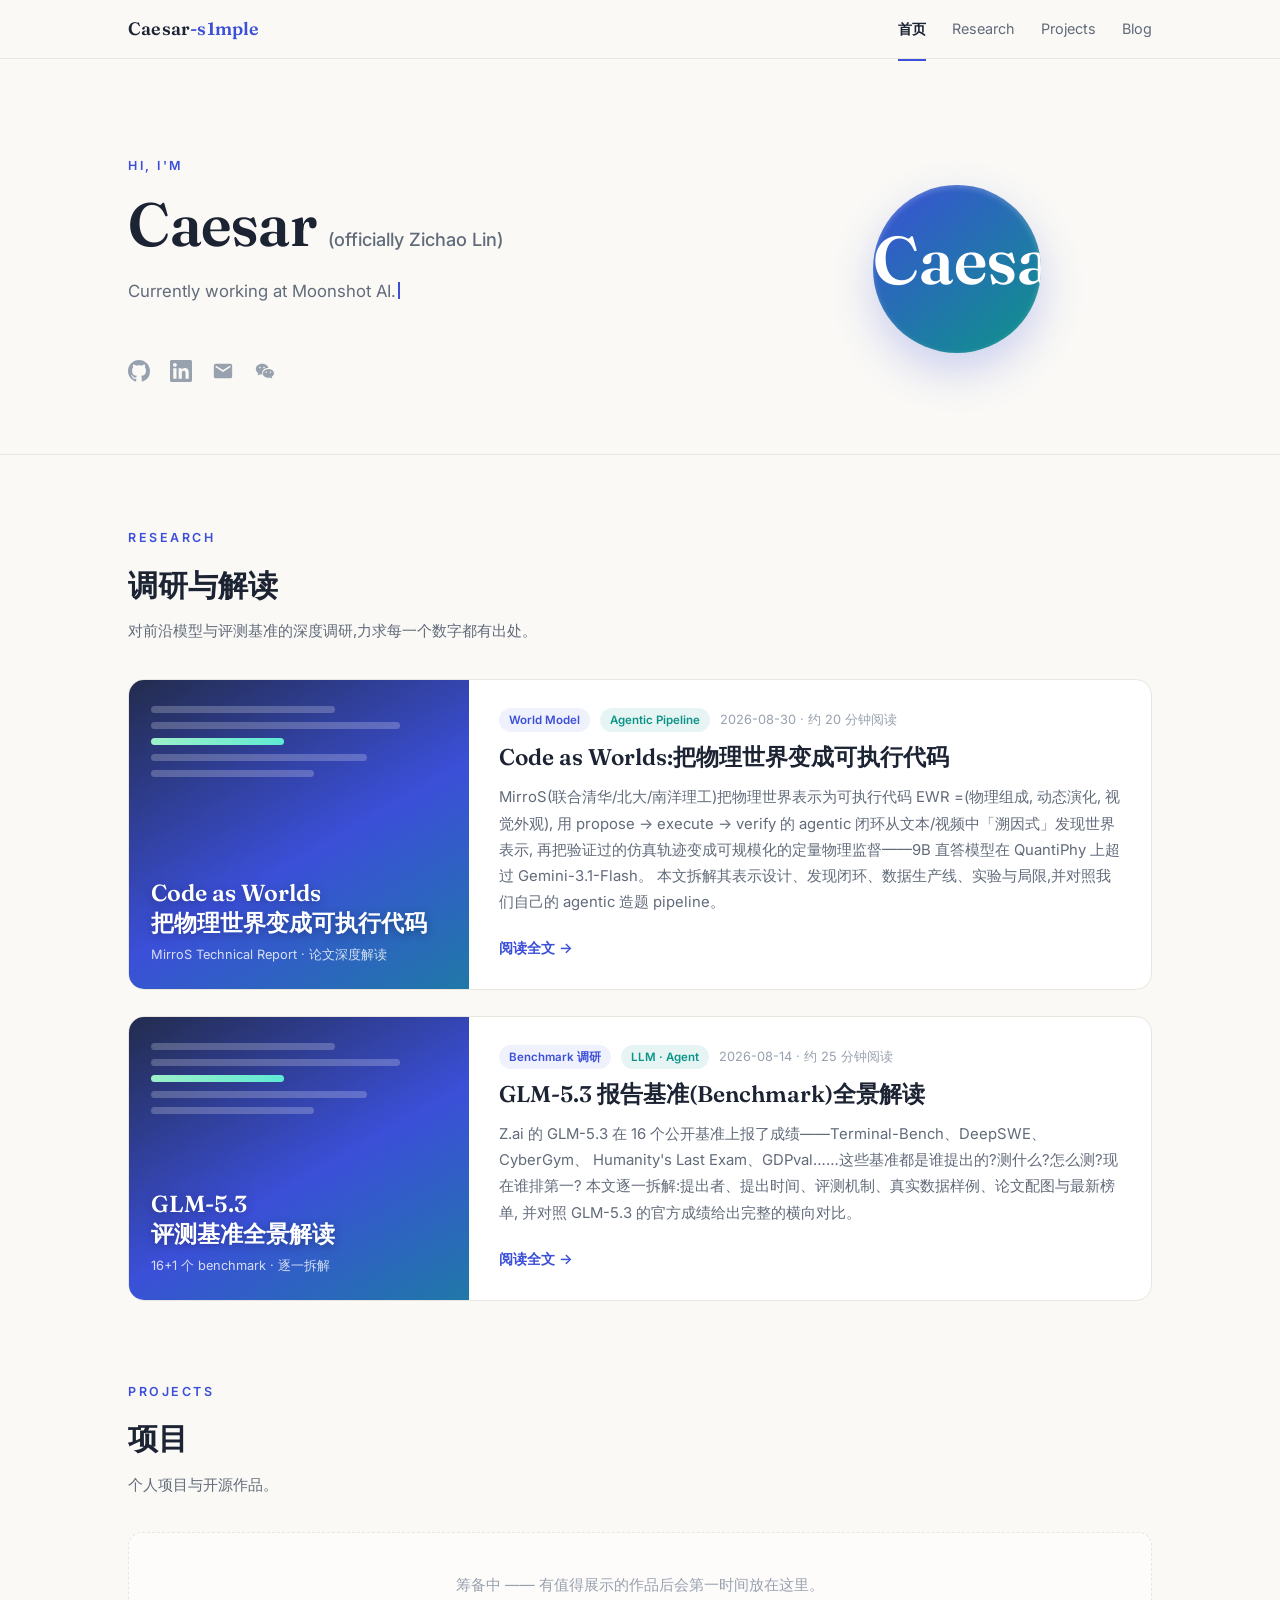
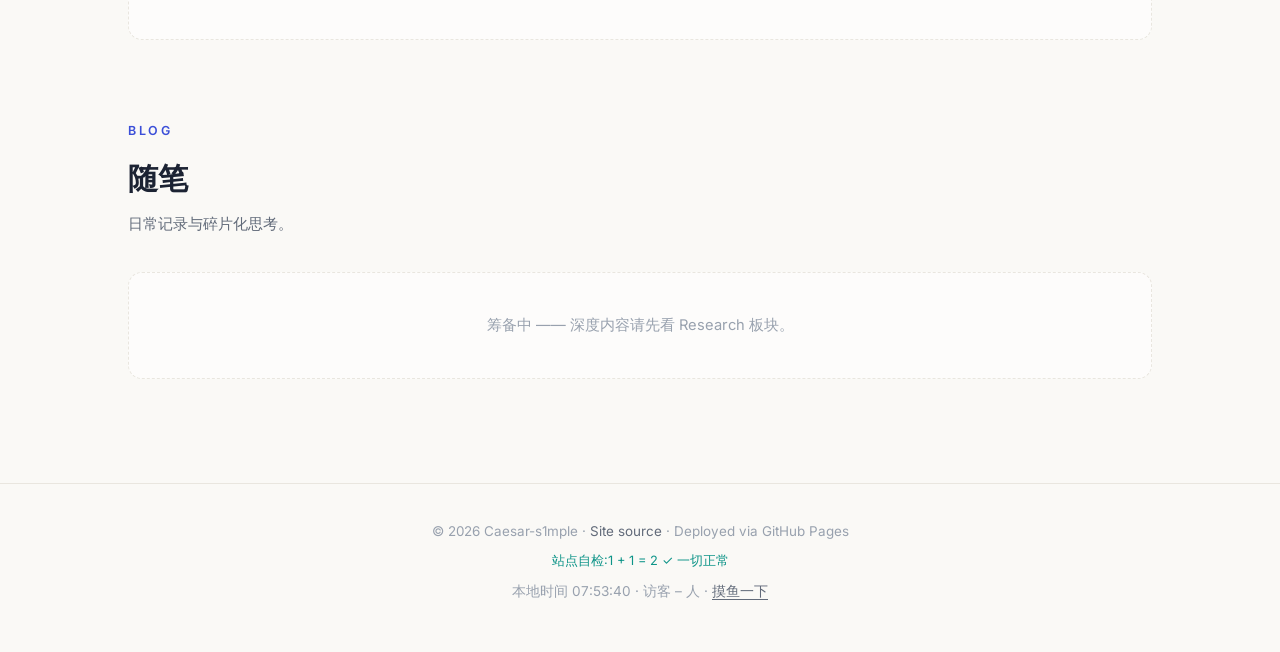
==== index.html @ 5ed25d60 "research: Code as Worlds 论文深度解读 MirroS Technical Report(2026-08-27):可执行世界表示 EWR=(物理组成,动态演化,视觉外观)、 pr" ====
<!DOCTYPE html>
<html lang="zh-CN">
<head>
<meta charset="UTF-8">
<meta name="viewport" content="width=device-width, initial-scale=1.0">
<title>Caesar · 个人主页</title>
<meta name="description" content="Caesar-s1mple 的个人主页:LLM / Agent 评测基准调研与解读。">
<link rel="icon" type="image/svg+xml" href="favicon.svg">
<link rel="preconnect" href="https://fonts.googleapis.com">
<link rel="preconnect" href="https://fonts.gstatic.com" crossorigin>
<link href="https://fonts.googleapis.com/css2?family=Fraunces:opsz,wght@9..144,500;9..144,600;9..144,700&family=Inter:wght@400;500;600;700&display=swap" rel="stylesheet">
<link rel="stylesheet" href="assets/style.css">
<style>
  /* ---------- Hero ---------- */
  .hero { padding: 96px 0 72px; border-bottom: 1px solid var(--line); }
  .hero-grid { display: grid; grid-template-columns: 1.5fr 1fr; gap: 48px; align-items: center; }
  .hero h1 {
    font-family: var(--serif); font-weight: 600;
    font-size: clamp(2.6rem, 5.5vw, 3.8rem);
    line-height: 1.12; letter-spacing: -0.5px; margin: 14px 0 18px;
  }
  .hero h1 em { font-style: normal; color: var(--accent); }
  .hero h1 .realname {
    font-family: var(--sans); font-weight: 500; font-size: 0.3em;
    color: var(--muted); letter-spacing: 0;
  }
  .hero .bio { color: var(--muted); font-size: 1.05rem; max-width: 520px; }
  .hero-links { display: flex; gap: 20px; margin-top: 26px; align-items: center; }
  .hero-links a, .hero-links button {
    color: var(--faint); background: none; border: none; padding: 0; cursor: pointer;
    position: relative; transition: color .18s ease, transform .18s ease;
  }
  .hero-links a:hover, .hero-links button:hover { color: var(--accent); transform: translateY(-2px); text-decoration: none; }
  .hero-links svg { width: 22px; height: 22px; display: block; }
  .hero-links .tip {
    position: absolute; left: 50%; top: -32px;
    transform: translateX(-50%) translateY(4px);
    background: var(--ink); color: #fff; font-size: 0.74rem; line-height: 1;
    font-family: var(--mono);
    padding: 6px 10px; border-radius: 6px; white-space: nowrap;
    opacity: 0; pointer-events: none; transition: all .18s ease;
  }
  .hero-links a:hover .tip, .hero-links button:hover .tip, .hero-links .tip.show {
    opacity: 1; transform: translateX(-50%) translateY(0);
  }
  .portrait {
    width: 168px; height: 168px; margin: 0 auto; border-radius: 50%;
    display: flex; align-items: center; justify-content: center;
    font-family: var(--serif); font-size: 4.2rem; font-weight: 600; color: #fff;
    background: linear-gradient(140deg, var(--accent), var(--teal));
    box-shadow: 0 18px 44px rgba(59,79,216,.24), inset 0 2px 6px rgba(255,255,255,.25);
    position: relative;
    overflow: hidden;
  }
  /* GitHub avatar stays in sync with the profile — no local copy to update. */
  .portrait img { width: 100%; height: 100%; object-fit: cover; display: block; }
  .portrait::after {
    content: ""; position: absolute; inset: -14px; border-radius: 50%;
    border: 1px dashed rgba(59,79,216,.35);
  }

  /* ---------- Research 目录 ---------- */
  section.block { padding: 72px 0 8px; }
  .entry {
    display: grid; grid-template-columns: 340px 1fr; gap: 0;
    background: var(--surface); border: 1px solid var(--line);
    border-radius: 16px; overflow: hidden;
    transition: all .2s ease;
  }
  .entry:hover { box-shadow: 0 14px 40px rgba(28,35,51,.09); transform: translateY(-2px); }
  .entry + .entry { margin-top: 26px; }
  .entry-cover {
    position: relative; min-height: 240px; overflow: hidden;
    background: linear-gradient(150deg, #232c4d 0%, #3b4fd8 55%, #0d9488 130%);
    display: flex; flex-direction: column; justify-content: flex-end;
    padding: 22px; color: #fff;
  }
  .entry-cover .cover-title {
    font-family: var(--serif); font-size: 1.45rem; font-weight: 600; line-height: 1.3;
    text-shadow: 0 2px 10px rgba(0,0,0,.3);
  }
  .entry-cover .cover-sub { font-size: 0.8rem; opacity: .8; margin-top: 6px; }
  .mini-bars { position: absolute; top: 26px; left: 22px; right: 22px; display: flex; flex-direction: column; gap: 9px; }
  .mini-bars i {
    display: block; height: 7px; border-radius: 4px;
    background: rgba(255,255,255,.22);
  }
  .mini-bars i:nth-child(1){ width: 62%; } .mini-bars i:nth-child(2){ width: 84%; }
  .mini-bars i:nth-child(3){ width: 45%; background: linear-gradient(90deg,#9df0c9,#5eead4); }
  .mini-bars i:nth-child(4){ width: 73%; } .mini-bars i:nth-child(5){ width: 55%; }
  .entry-body { padding: 28px 30px; }
  .entry-meta { display: flex; gap: 10px; align-items: center; font-size: 0.8rem; color: var(--faint); margin-bottom: 10px; flex-wrap: wrap; }
  .pill {
    font-size: 0.72rem; font-weight: 600; padding: 2px 10px; border-radius: 999px;
    background: var(--accent-soft); color: var(--accent);
  }
  .pill.green { background: rgba(13,148,136,.1); color: var(--teal); }
  .entry-body h3 { font-family: var(--serif); font-size: 1.42rem; font-weight: 600; line-height: 1.35; }
  .entry-body h3 a { color: var(--ink); }
  .entry-body h3 a:hover { color: var(--accent); text-decoration: none; }
  .entry-body p { color: var(--muted); font-size: 0.93rem; margin: 12px 0 18px; }
  .read-more { font-size: 0.9rem; font-weight: 600; }
  .read-more:hover { text-decoration: none; opacity: .75; }

  /* ---------- 空状态 ---------- */
  .empty {
    border: 1.5px dashed var(--line); border-radius: 14px;
    padding: 40px 24px; text-align: center; color: var(--faint); font-size: 0.92rem;
    background: rgba(255,255,255,.5);
  }

  @media (max-width: 800px) {
    .hero-grid { grid-template-columns: 1fr; }
    .portrait { display: none; }
    .entry { grid-template-columns: 1fr; }
    .entry-cover { min-height: 180px; }
  }

  /* ---------- 小玩意儿 ---------- */
  .hero .bio { min-height: 3.4em; }
  .caret {
    display: inline-block; width: 2px; height: 1.05em; margin-left: 2px;
    vertical-align: -0.15em; background: var(--accent);
    animation: blink 1s steps(1) infinite;
  }
  @keyframes blink { 50% { opacity: 0; } }
  .foot-meta { color: var(--faint); font-size: 0.85rem; margin-top: 8px; }
  .foot-meta button {
    background: none; border: none; padding: 0; font: inherit; cursor: pointer;
    color: var(--muted); text-decoration: underline; text-underline-offset: 3px;
  }
  .foot-meta button:hover { color: var(--accent); }
  #game-overlay {
    position: fixed; inset: 0; z-index: 99;
    background: rgba(28,35,51,.55); backdrop-filter: blur(4px);
    display: flex; align-items: center; justify-content: center;
  }
  #game-overlay[hidden] { display: none; }
  .game-box {
    background: var(--surface); border: 1px solid var(--line); border-radius: 16px;
    padding: 20px; box-shadow: 0 24px 60px rgba(28,35,51,.25);
  }
  .game-head {
    display: flex; justify-content: space-between; align-items: baseline;
    font-family: var(--serif); font-weight: 600; font-size: 1.1rem; margin-bottom: 12px;
  }
  .game-head button { background: none; border: none; font-size: 1.3rem; line-height: 1; cursor: pointer; color: var(--muted); }
  .game-head button:hover { color: var(--accent); }
  #game-holder {
    position: relative; width: min(860px, 86vw); aspect-ratio: 16 / 10;
    border-radius: 12px; overflow: hidden; background: #070a16; cursor: crosshair;
    user-select: none; -webkit-user-select: none;
  }
  #game-holder canvas { display: block; width: 100%; height: 100%; }
  #game-hud {
    position: absolute; inset: 0; z-index: 2; pointer-events: none;
    color: #cdd5ff; font-family: var(--mono); font-size: 0.85rem;
    text-shadow: 0 1px 6px rgba(0,0,0,.6);
  }
  #game-hud b { color: #fff; }
  .hud-tl { position: absolute; top: 12px; left: 14px; }
  .hud-tr { position: absolute; top: 12px; right: 14px; }
  .hud-bl { position: absolute; left: 14px; bottom: 12px; }
  #g-combo { color: #ffd166; } #g-combo b { color: #ffd166; }
  #g-hpbar {
    width: 160px; height: 9px; border: 1px solid rgba(255,255,255,.35);
    border-radius: 5px; overflow: hidden; background: rgba(255,255,255,.08);
  }
  #g-hpbar i { display: block; height: 100%; width: 100%; background: linear-gradient(90deg,#3b4fd8,#0d9488); transition: width .15s; }
  #g-pills { display: block; margin-top: 6px; font-size: 0.68rem; }
  #g-pills .pill { display: inline-block; padding: 1px 8px; margin-right: 6px; border: 1px solid currentColor; border-radius: 20px; }
  #g-pills .pill.m { color: #7ee7ff; } #g-pills .pill.r { color: #7dffa8; }
  #g-bossbar {
    position: absolute; top: 14px; left: 50%; transform: translateX(-50%);
    width: 44%; height: 9px; border: 1px solid rgba(255,255,255,.35);
    border-radius: 5px; background: rgba(255,255,255,.08); overflow: hidden;
  }
  #g-bossbar i { display: block; height: 100%; width: 100%; background: #d83b8f; transition: width .12s; }
  #g-banner {
    position: absolute; inset: 0; display: flex; align-items: center; justify-content: center;
    font-family: var(--serif); font-size: 2.2rem; font-weight: 600; letter-spacing: 0.12em;
    color: #fff; text-shadow: 0 0 30px rgba(59,79,216,.95);
    opacity: 0; transition: opacity .25s; pointer-events: none;
  }
  #g-banner.show { opacity: 1; }
  #g-dmg {
    position: absolute; inset: 0; pointer-events: none;
    background: radial-gradient(ellipse at center, transparent 42%, rgba(216,59,59,.6));
    opacity: 0;
  }
  #game-msg {
    position: absolute; inset: 0; z-index: 3; display: flex; flex-direction: column;
    align-items: center; justify-content: center; gap: 10px; text-align: center;
    color: #e8ecff; background: rgba(7,10,22,.62); cursor: pointer; padding: 0 24px;
  }
  #game-msg b { font-family: var(--serif); font-size: 1.8rem; letter-spacing: 0.08em; }
  #game-msg span { font-size: 0.85rem; color: #aab3d6; line-height: 1.8; }
  #game-msg[hidden] { display: none; }
  .game-hint { color: var(--faint); font-size: 0.8rem; margin-top: 10px; text-align: center; }
</style>
</head>
<body>

<nav class="nav">
  <div class="nav-inner">
    <a class="wordmark" href="./">Caesar<em>-s1mple</em></a>
    <div class="nav-links">
      <a href="#home" class="here">首页</a>
      <a href="#research">Research</a>
      <a href="#projects">Projects</a>
      <a href="#blog">Blog</a>
    </div>
  </div>
</nav>

<header class="hero" id="home">
  <div class="wrap hero-grid">
    <div>
      <div class="kicker">Hi, I'm</div>
      <h1>Caesar <span class="realname">(officially Zichao Lin)</span></h1>
      <p class="bio">
        <span id="typed">Currently working at Moonshot AI.</span><span class="caret" aria-hidden="true"></span>
      </p>
      <div class="hero-links">
        <a href="https://github.com/Caesar-s1mple" target="_blank" rel="noopener" aria-label="GitHub">
          <svg viewBox="0 0 16 16" fill="currentColor"><path d="M8 0C3.58 0 0 3.58 0 8c0 3.54 2.29 6.53 5.47 7.59.4.07.55-.17.55-.38 0-.19-.01-.82-.01-1.49-2.01.37-2.53-.49-2.69-.94-.09-.23-.48-.94-.82-1.13-.28-.15-.68-.52-.01-.53.63-.01 1.08.58 1.23.82.72 1.21 1.87.87 2.33.66.07-.52.28-.87.51-1.07-1.78-.2-3.64-.89-3.64-3.95 0-.87.31-1.59.82-2.15-.08-.2-.36-1.02.08-2.12 0 0 .67-.21 2.2.82.64-.18 1.32-.27 2-.27s1.36.09 2 .27c1.53-1.04 2.2-.82 2.2-.82.44 1.1.16 1.92.08 2.12.51.56.82 1.27.82 2.15 0 3.07-1.87 3.75-3.65 3.95.29.25.54.73.54 1.48 0 1.07-.01 1.93-.01 2.2 0 .21.15.46.55.38A8.01 8.01 0 0 0 16 8c0-4.42-3.58-8-8-8Z"/></svg>
          <span class="tip">github.com/Caesar-s1mple</span>
        </a>
        <a href="https://www.linkedin.com/in/zichao-lin-caesar" target="_blank" rel="noopener" aria-label="LinkedIn">
          <svg viewBox="0 0 24 24" fill="currentColor"><path d="M20.447 20.452h-3.554v-5.569c0-1.328-.027-3.037-1.852-3.037-1.853 0-2.136 1.445-2.136 2.939v5.667H9.351V9h3.414v1.561h.046c.477-.9 1.637-1.85 3.37-1.85 3.601 0 4.267 2.37 4.267 5.455v6.286zM5.337 7.433c-1.144 0-2.063-.926-2.063-2.065 0-1.138.92-2.063 2.063-2.063 1.14 0 2.064.925 2.064 2.063 0 1.139-.925 2.065-2.064 2.065zm1.782 13.019H3.555V9h3.564v11.452zM22.225 0H1.771C.792 0 0 .774 0 1.729v20.542C0 23.227.792 24 1.771 24h20.451C23.2 24 24 23.227 24 22.271V1.729C24 .774 23.2 0 22.225 0z"/></svg>
          <span class="tip">linkedin.com/in/zichao-lin-caesar</span>
        </a>
        <a href="mailto:caesar_l@qq.com" aria-label="邮箱">
          <svg viewBox="0 0 24 24" fill="currentColor"><path d="M20 4H4c-1.1 0-1.99.9-1.99 2L2 18c0 1.1.9 2 2 2h16c1.1 0 2-.9 2-2V6c0-1.1-.9-2-2-2zm0 4-8 5-8-5V6l8 5 8-5v2z"/></svg>
          <span class="tip">caesar_l@qq.com</span>
        </a>
        <button id="wx-btn" type="button" aria-label="微信">
          <svg viewBox="0 0 24 24" fill="currentColor"><path d="M8.7 4C4.9 4 2 6.6 2 9.9c0 1.8 1 3.4 2.5 4.5l-.6 1.9c-.1.3.2.5.4.4l2.2-1.1c.7.2 1.4.3 2.2.3h.4c-.2-.5-.3-1.1-.3-1.7 0-3.1 3-5.5 6.6-5.5h.4C15.3 6 12.3 4 8.7 4zm-2.2 3.4c.5 0 .9.4.9.9s-.4.9-.9.9-.9-.4-.9-.9.4-.9.9-.9zm4.4 0c.5 0 .9.4.9.9s-.4.9-.9.9-.9-.4-.9-.9.4-.9.9-.9zM15.6 10c-3.3 0-6 2.1-6 4.7s2.7 4.7 6 4.7c.6 0 1.3-.1 1.9-.3l1.9 1c.2.1.5-.1.4-.3l-.5-1.6c1.5-.9 2.5-2.3 2.5-3.8 0-2.7-2.9-4.7-6.2-4.7zm-2.4 2.6c.4 0 .8.3.8.8s-.4.8-.8.8-.8-.3-.8-.8.4-.8.8-.8zm4.8 0c.4 0 .8.3.8.8s-.4.8-.8.8-.8-.3-.8-.8.4-.8.8-.8z"/></svg>
          <span class="tip" id="wx-tip">Caesar_DC</span>
        </button>
      </div>
    </div>
    <div class="portrait"><img src="https://github.com/Caesar-s1mple.png?size=336" alt="Caesar-s1mple avatar" loading="lazy"></div>
  </div>
</header>

<main class="wrap">

  <!-- ================= Research 目录 ================= -->
  <section class="block" id="research">
    <div class="kicker">Research</div>
    <h2 class="section-title">调研与解读</h2>
    <p class="section-desc">对前沿模型与评测基准的深度调研,力求每一个数字都有出处。</p>

    <article class="entry">
      <a class="entry-cover" href="research/code-as-worlds/" aria-label="阅读:Code as Worlds 论文解读">
        <div class="mini-bars"><i></i><i></i><i></i><i></i><i></i></div>
        <div class="cover-title">Code as Worlds<br>把物理世界变成可执行代码</div>
        <div class="cover-sub">MirroS Technical Report · 论文深度解读</div>
      </a>
      <div class="entry-body">
        <div class="entry-meta">
          <span class="pill">World Model</span>
          <span class="pill green">Agentic Pipeline</span>
          <span>2026-08-30 · 约 20 分钟阅读</span>
        </div>
        <h3><a href="research/code-as-worlds/">Code as Worlds:把物理世界变成可执行代码</a></h3>
        <p>
          MirroS(联合清华/北大/南洋理工)把物理世界表示为可执行代码 EWR =(物理组成, 动态演化, 视觉外观),
          用 propose → execute → verify 的 agentic 闭环从文本/视频中「溯因式」发现世界表示,
          再把验证过的仿真轨迹变成可规模化的定量物理监督——9B 直答模型在 QuantiPhy 上超过 Gemini-3.1-Flash。
          本文拆解其表示设计、发现闭环、数据生产线、实验与局限,并对照我们自己的 agentic 造题 pipeline。
        </p>
        <a class="read-more" href="research/code-as-worlds/">阅读全文 →</a>
      </div>
    </article>

    <article class="entry">
      <a class="entry-cover" href="research/glm-5-3-benchmarks/" aria-label="阅读:GLM-5.3 评测基准全景解读">
        <div class="mini-bars"><i></i><i></i><i></i><i></i><i></i></div>
        <div class="cover-title">GLM-5.3<br>评测基准全景解读</div>
        <div class="cover-sub">16+1 个 benchmark · 逐一拆解</div>
      </a>
      <div class="entry-body">
        <div class="entry-meta">
          <span class="pill">Benchmark 调研</span>
          <span class="pill green">LLM · Agent</span>
          <span>2026-08-14 · 约 25 分钟阅读</span>
        </div>
        <h3><a href="research/glm-5-3-benchmarks/">GLM-5.3 报告基准(Benchmark)全景解读</a></h3>
        <p>
          Z.ai 的 GLM-5.3 在 16 个公开基准上报了成绩——Terminal-Bench、DeepSWE、CyberGym、
          Humanity's Last Exam、GDPval……这些基准都是谁提出的?测什么?怎么测?现在谁排第一?
          本文逐一拆解:提出者、提出时间、评测机制、真实数据样例、论文配图与最新榜单,
          并对照 GLM-5.3 的官方成绩给出完整的横向对比。
        </p>
        <a class="read-more" href="research/glm-5-3-benchmarks/">阅读全文 →</a>
      </div>
    </article>
  </section>

  <!-- ================= Projects ================= -->
  <section class="block" id="projects">
    <div class="kicker">Projects</div>
    <h2 class="section-title">项目</h2>
    <p class="section-desc">个人项目与开源作品。</p>
    <div class="empty">筹备中 —— 有值得展示的作品后会第一时间放在这里。</div>
  </section>

  <!-- ================= Blog ================= -->
  <section class="block" id="blog">
    <div class="kicker">Blog</div>
    <h2 class="section-title">随笔</h2>
    <p class="section-desc">日常记录与碎片化思考。</p>
    <div class="empty">筹备中 —— 深度内容请先看 Research 板块。</div>
  </section>

</main>

<script>
document.getElementById("wx-btn").addEventListener("click", async () => {
  const tip = document.getElementById("wx-tip");
  try { await navigator.clipboard.writeText("Caesar_DC"); } catch {}
  tip.textContent = "已复制 ✓";
  tip.classList.add("show");
  setTimeout(() => { tip.classList.remove("show"); tip.textContent = "Caesar_DC"; }, 1400);
});
</script>

<footer class="footer">
  <p>© 2026 Caesar-s1mple · <a href="https://github.com/Caesar-s1mple/Caesar-s1mple.github.io" target="_blank" rel="noopener">Site source</a> · Deployed via GitHub Pages</p>
  <p class="egg">站点自检:1 + 1 = 2 ✓ 一切正常</p>
  <p class="foot-meta">
    本地时间 <span id="clock">--:--:--</span> ·
    访客 <span id="busuanzi_value_site_uv">–</span> 人 ·
    <button id="game-open" type="button">摸鱼一下</button>
  </p>
</footer>

<div id="game-overlay" hidden>
  <div class="game-box">
    <div class="game-head"><span>星际防线 · Starfall Defense</span><button id="game-close" type="button" aria-label="关闭">×</button></div>
    <div id="game-holder">
      <div id="game-hud">
        <div class="hud-tl">得分 <b id="g-score">0</b><span id="g-combo" hidden> · 连击 ×<b>2</b></span></div>
        <div class="hud-tr">波次 <b id="g-wave">1</b> · 最高 <b id="g-best">0</b></div>
        <div id="g-bossbar" hidden><i></i></div>
        <div class="hud-bl"><div id="g-hpbar"><i></i></div><span id="g-pills"></span></div>
      </div>
      <div id="g-banner"></div>
      <div id="g-dmg"></div>
      <div id="game-msg"><b>星际防线</b><span>鼠标控制飞船 · 按住左键或空格射击<br>WASD / 方向键微调 · P 暂停 · M 音乐开关<br>击碎小行星,提防无人机反击 —— 每 5 波出现 Boss<br><br>点击出击</span></div>
    </div>
    <p class="game-hint">Esc 或点击背景关闭 · Three.js + UnrealBloom 辉光渲染</p>
  </div>
</div>

<script async src="https://busuanzi.ibruce.info/busuanzi/2.3/busuanzi.pure.mini.js"></script>
<script>
// ---------- 实时时钟 ----------
const clockEl = document.getElementById("clock");
const tickClock = () => { clockEl.textContent = new Date().toLocaleTimeString("zh-CN", { hour12: false }); };
tickClock(); setInterval(tickClock, 1000);

// ---------- 打字机 ----------
const phrases = ["Currently working at Moonshot AI.", "Research interest in MLLM & Agents."];
const typed = document.getElementById("typed");
let pi = 0, ci = phrases[0].length, del = true;
function typeTick() {
  let wait;
  if (del) {
    ci--; wait = 26;
    if (ci <= 0) { ci = 0; del = false; pi = (pi + 1) % phrases.length; wait = 450; }
  } else {
    ci++; wait = 55;
    if (ci >= phrases[pi].length) { ci = phrases[pi].length; del = true; wait = 2600; }
  }
  typed.textContent = phrases[pi].slice(0, ci);
  setTimeout(typeTick, wait);
}
setTimeout(typeTick, 2800);
</script>

<script type="importmap">
{ "imports": {
  "three": "https://cdn.jsdelivr.net/npm/three@0.160.0/build/three.module.js",
  "three/addons/": "https://cdn.jsdelivr.net/npm/three@0.160.0/examples/jsm/"
} }
</script>
<script type="module">
import * as THREE from "three";
import { EffectComposer } from "three/addons/postprocessing/EffectComposer.js";
import { RenderPass } from "three/addons/postprocessing/RenderPass.js";
import { UnrealBloomPass } from "three/addons/postprocessing/UnrealBloomPass.js";
import { OutputPass } from "three/addons/postprocessing/OutputPass.js";

const overlay  = document.getElementById("game-overlay");
const holder   = document.getElementById("game-holder");
const msgEl    = document.getElementById("game-msg");
const scoreEl  = document.getElementById("g-score");
const waveEl   = document.getElementById("g-wave");
const bestEl   = document.getElementById("g-best");
const comboEl  = document.getElementById("g-combo");
const hpFill   = document.querySelector("#g-hpbar i");
const bossbar  = document.getElementById("g-bossbar");
const bossFill = document.querySelector("#g-bossbar i");
const pillsEl  = document.getElementById("g-pills");
const bannerEl = document.getElementById("g-banner");
const dmgEl    = document.getElementById("g-dmg");

const XR = 9, Y0 = 0.6, Y1 = 7;
const clamp = THREE.MathUtils.clamp;

let renderer, scene, camera, composer, ship, grid, starsFar, starsNear;
let inited = false, rafId = null;
let state = "title"; // title | playing | paused | dying | over
let enemies = [], eorbs = [], powerups = [], bursts = [], rings = [], laserPool = [];
let spawnQueue = [], spawnT = 0, breatherT = 0;
let hp = 100, score = 0, wave = 1, combo = 0, comboT = 0;
let kills = 0, shots = 0, hits = 0, best = 0;
let shipX = 0, shipY = 1.6, tx = 0, ty = 1.6;
let fireHeld = false, fireT = 0, invT = 0, shake = 0, dmgF = 0;
let multishotT = 0, rapidT = 0, dieT = 0, timeScale = 1;
let bossRef = null, bannerTimer = null, lastPills = "";
const keys = {};
try { best = +localStorage.getItem("starfall-best") || 0; } catch {}
bestEl.textContent = best;
const clock3 = new THREE.Clock();

// ---------- 共享几何体/材质(不销毁,复用) ----------
const GEO = {
  ast:   new THREE.IcosahedronGeometry(1, 0),
  drone: new THREE.OctahedronGeometry(0.7, 0),
  boss:  new THREE.IcosahedronGeometry(3, 1),
  laser: new THREE.BoxGeometry(0.09, 0.09, 1.7),
  orb:   new THREE.SphereGeometry(0.3, 12, 12),
  pow:   new THREE.TetrahedronGeometry(0.5, 0),
  ring:  new THREE.RingGeometry(0.8, 1, 48),
};
const MAT = {
  ast:   new THREE.MeshStandardMaterial({ color: 0x8a93b8, emissive: 0x232840, emissiveIntensity: 0.9, roughness: 0.8, metalness: 0.2, flatShading: true }),
  drone: new THREE.MeshStandardMaterial({ color: 0xd83b8f, emissive: 0xd83b8f, emissiveIntensity: 0.7, flatShading: true }),
  boss:  new THREE.MeshStandardMaterial({ color: 0xd83b3b, emissive: 0x8f1d2c, emissiveIntensity: 0.8, flatShading: true }),
  laser: new THREE.MeshBasicMaterial({ color: 0x7ee7ff }),
  eorb:  new THREE.MeshBasicMaterial({ color: 0xff5566 }),
  powS:  new THREE.MeshStandardMaterial({ color: 0xffd166, emissive: 0xffb703, emissiveIntensity: 1.2 }),
  powM:  new THREE.MeshStandardMaterial({ color: 0x7ee7ff, emissive: 0x38b6d8, emissiveIntensity: 1.2 }),
  powR:  new THREE.MeshStandardMaterial({ color: 0x7dffa8, emissive: 0x2bd87a, emissiveIntensity: 1.2 }),
};

// ---------- 程序化音频 ----------
let ac = null, sfxG = null, musicG = null, musicOn = true, musicTimer = null;
function initAudio() {
  if (ac) return;
  try {
    ac = new (window.AudioContext || window.webkitAudioContext)();
    const master = ac.createGain(); master.gain.value = 0.9; master.connect(ac.destination);
    sfxG = ac.createGain(); sfxG.connect(master);
    musicG = ac.createGain(); musicG.gain.value = 0.5; musicG.connect(master);
  } catch {}
}
function tone(f0, f1, dur, type = "sine", vol = 0.08, when = 0, dest = null) {
  if (!ac) return;
  const t = ac.currentTime + when;
  const o = ac.createOscillator(), g = ac.createGain();
  o.type = type;
  o.frequency.setValueAtTime(Math.max(1, f0), t);
  o.frequency.exponentialRampToValueAtTime(Math.max(1, f1), t + dur);
  g.gain.setValueAtTime(vol, t);
  g.gain.exponentialRampToValueAtTime(0.0001, t + dur);
  o.connect(g); g.connect(dest || sfxG);
  o.start(t); o.stop(t + dur + 0.02);
}
function noiseBurst(dur, vol = 0.1, f0 = 1000, f1 = 100, when = 0, dest = null) {
  if (!ac) return;
  const t = ac.currentTime + when;
  const len = Math.max(1, (dur * ac.sampleRate) | 0);
  const buf = ac.createBuffer(1, len, ac.sampleRate);
  const d = buf.getChannelData(0);
  for (let i = 0; i < len; i++) d[i] = Math.random() * 2 - 1;
  const src = ac.createBufferSource(); src.buffer = buf;
  const f = ac.createBiquadFilter(); f.type = "lowpass";
  f.frequency.setValueAtTime(f0, t);
  f.frequency.exponentialRampToValueAtTime(Math.max(20, f1), t + dur);
  const g = ac.createGain();
  g.gain.setValueAtTime(vol, t);
  g.gain.exponentialRampToValueAtTime(0.0001, t + dur);
  src.connect(f); f.connect(g); g.connect(dest || sfxG);
  src.start(t);
}
const midi = n => 440 * Math.pow(2, (n - 69) / 12);
const BPM = 112, STEP = 60 / BPM / 2;
const BASS = [33,0,33,0,36,0,33,0, 29,0,29,0,31,0,31,35]; // A1 C2 | F1 G1
const ARP  = [57,60,64,67, 57,60,64,69, 53,57,60,64, 55,59,62,65];
let mStep = 0, mNext = 0;
function musicTick() {
  if (!ac || !musicOn) return;
  while (mNext < ac.currentTime + 0.3) {
    const s = mStep % 16;
    const when = mNext - ac.currentTime;
    if (BASS[s]) tone(midi(BASS[s]), midi(BASS[s]), STEP * 0.9, "sawtooth", 0.07, when, musicG);
    if (s % 4 === 0) tone(130, 45, 0.12, "sine", 0.14, when, musicG);       // 底鼓
    if (s % 4 === 2) noiseBurst(0.03, 0.02, 8000, 6000, when, musicG);        // 踩镲
    tone(midi(ARP[s]), midi(ARP[s]), STEP * 0.8, "triangle", 0.028, when, musicG);
    mNext += STEP; mStep++;
  }
}
function startMusic() {
  if (!ac || musicTimer) return;
  mStep = 0; mNext = ac.currentTime + 0.1;
  musicTimer = setInterval(musicTick, 120);
}
function stopMusic() { clearInterval(musicTimer); musicTimer = null; }

// ---------- 场景 ----------
function initThree() {
  renderer = new THREE.WebGLRenderer({ antialias: true });
  renderer.setPixelRatio(Math.min(window.devicePixelRatio, 1.75));
  holder.appendChild(renderer.domElement);

  scene = new THREE.Scene();
  scene.background = new THREE.Color(0x070a16);
  scene.fog = new THREE.Fog(0x070a16, 60, 220);

  camera = new THREE.PerspectiveCamera(72, 1.6, 0.1, 600);
  camera.position.set(0, 3.2, 8);

  scene.add(new THREE.AmbientLight(0x8899ff, 0.7));
  const dl = new THREE.DirectionalLight(0xffffff, 0.8);
  dl.position.set(5, 10, 6);
  scene.add(dl);
  const rim = new THREE.PointLight(0xd83b8f, 120, 80);
  rim.position.set(-10, 8, -40);
  scene.add(rim);

  // 飞船:机身 + 机翼 + 引擎光源
  ship = new THREE.Group();
  const body = new THREE.Mesh(
    new THREE.ConeGeometry(0.5, 1.8, 4),
    new THREE.MeshStandardMaterial({ color: 0x3b4fd8, emissive: 0x3b4fd8, emissiveIntensity: 0.35, metalness: 0.6, roughness: 0.3, flatShading: true })
  );
  body.rotation.x = -Math.PI / 2;
  ship.add(body);
  const wing = new THREE.Mesh(
    new THREE.BoxGeometry(1.9, 0.08, 0.7),
    new THREE.MeshStandardMaterial({ color: 0x0d9488, emissive: 0x0d9488, emissiveIntensity: 0.5, metalness: 0.6, roughness: 0.3 })
  );
  wing.position.set(0, -0.08, 0.3);
  ship.add(wing);
  const engine = new THREE.PointLight(0x3b4fd8, 3, 9);
  engine.position.set(0, 0, 1.1);
  ship.add(engine);
  ship.position.set(0, 1.6, 0);
  scene.add(ship);

  grid = new THREE.GridHelper(600, 120, 0x3b4fd8, 0x141b38);
  grid.position.set(0, -0.4, -120);
  scene.add(grid);

  starsFar  = makeStars(500, 420, 0.5, 0x8a94d6);
  starsNear = makeStars(220, 300, 0.9, 0xc3ccff);
  scene.add(starsFar, starsNear);

  // 引擎尾焰粒子池
  trail.pos = new Float32Array(TRAIL_N * 3);
  trail.col = new Float32Array(TRAIL_N * 3);
  trail.vel = new Float32Array(TRAIL_N * 3);
  trail.life = new Float32Array(TRAIL_N);
  for (let i = 0; i < TRAIL_N; i++) trail.pos[i*3+1] = -999;
  const tGeo = new THREE.BufferGeometry();
  tGeo.setAttribute("position", new THREE.BufferAttribute(trail.pos, 3));
  tGeo.setAttribute("color", new THREE.BufferAttribute(trail.col, 3));
  trail.geo = tGeo;
  const tPts = new THREE.Points(tGeo, new THREE.PointsMaterial({
    size: 0.22, vertexColors: true, transparent: true,
    blending: THREE.AdditiveBlending, depthWrite: false
  }));
  tPts.frustumCulled = false;
  scene.add(tPts);

  // 激光池
  for (let i = 0; i < 48; i++) {
    const m = new THREE.Mesh(GEO.laser, MAT.laser);
    m.visible = false;
    scene.add(m);
    laserPool.push({ m, active: false, vx: 0 });
  }

  composer = new EffectComposer(renderer);
  composer.addPass(new RenderPass(scene, camera));
  composer.addPass(new UnrealBloomPass(new THREE.Vector2(860, 540), 0.55, 0.45, 0.32));
  composer.addPass(new OutputPass());

  window.addEventListener("resize", fitSize);
  inited = true;
}
function makeStars(n, spread, size, color) {
  const pos = new Float32Array(n * 3);
  for (let i = 0; i < n; i++) {
    pos[i*3]   = (Math.random() - 0.5) * spread;
    pos[i*3+1] = Math.random() * 140 - 6;
    pos[i*3+2] = -Math.random() * 400 + 25;
  }
  const geo = new THREE.BufferGeometry();
  geo.setAttribute("position", new THREE.BufferAttribute(pos, 3));
  const pts = new THREE.Points(geo, new THREE.PointsMaterial({ color, size, transparent: true, opacity: 0.85 }));
  pts.frustumCulled = false;
  pts.userData.n = n;
  return pts;
}
function fitSize() {
  if (!renderer) return;
  const w = holder.clientWidth || 860;
  const h = holder.clientHeight || Math.round(w * 0.625);
  renderer.setSize(w, h);
  composer.setSize(w, h);
  camera.aspect = w / h;
  camera.updateProjectionMatrix();
}

// ---------- 尾焰 ----------
const TRAIL_N = 140;
const trail = { head: 0, pos: null, col: null, vel: null, life: null, geo: null };
function spawnTrail() {
  const i = trail.head = (trail.head + 1) % TRAIL_N;
  trail.pos[i*3]   = shipX + (Math.random() - 0.5) * 0.3;
  trail.pos[i*3+1] = shipY + (Math.random() - 0.5) * 0.3;
  trail.pos[i*3+2] = 1.1;
  trail.vel[i*3]   = (Math.random() - 0.5) * 1.5;
  trail.vel[i*3+1] = (Math.random() - 0.5) * 1.5;
  trail.vel[i*3+2] = 22 + Math.random() * 8;
  trail.life[i]    = 0.26 + Math.random() * 0.12;
}
function updateTrail(dt) {
  if (!trail.geo) return;
  for (let i = 0; i < TRAIL_N; i++) {
    if (trail.life[i] <= 0) continue;
    trail.life[i] -= dt;
    trail.pos[i*3]   += trail.vel[i*3] * dt;
    trail.pos[i*3+1] += trail.vel[i*3+1] * dt;
    trail.pos[i*3+2] += trail.vel[i*3+2] * dt;
    const k = Math.max(0, trail.life[i] / 0.38);
    trail.col[i*3] = 0.16 * k; trail.col[i*3+1] = 0.28 * k; trail.col[i*3+2] = 0.65 * k;
    if (trail.life[i] <= 0) trail.pos[i*3+1] = -999;
  }
  trail.geo.attributes.position.needsUpdate = true;
  trail.geo.attributes.color.needsUpdate = true;
}

// ---------- 爆炸粒子 / 冲击波 ----------
function burst(x, y, z, n, color, spd, life) {
  const p = new Float32Array(n * 3), v = [];
  for (let i = 0; i < n; i++) {
    p[i*3] = x; p[i*3+1] = y; p[i*3+2] = z;
    const a = Math.random() * Math.PI * 2, b = Math.random() * Math.PI - Math.PI / 2, s = spd * (0.4 + Math.random() * 0.6);
    v.push(new THREE.Vector3(Math.cos(a)*Math.cos(b)*s, Math.abs(Math.sin(b))*s*0.9, Math.sin(a)*Math.cos(b)*s*0.6));
  }
  const geo = new THREE.BufferGeometry();
  geo.setAttribute("position", new THREE.BufferAttribute(p, 3));
  const pts = new THREE.Points(geo, new THREE.PointsMaterial({ color, size: 0.3, transparent: true, blending: THREE.AdditiveBlending, depthWrite: false }));
  pts.frustumCulled = false;
  scene.add(pts);
  bursts.push({ pts, v, life, tl: life });
}
function updateBursts(dt) {
  for (let i = bursts.length - 1; i >= 0; i--) {
    const b = bursts[i];
    b.life -= dt;
    const arr = b.pts.geometry.attributes.position.array;
    for (let j = 0; j < b.v.length; j++) {
      arr[j*3]   += b.v[j].x * dt;
      arr[j*3+1] += b.v[j].y * dt;
      arr[j*3+2] += b.v[j].z * dt;
      b.v[j].y -= 9 * dt;
    }
    b.pts.geometry.attributes.position.needsUpdate = true;
    b.pts.material.opacity = Math.max(0, b.life / b.tl);
    if (b.life <= 0) {
      scene.remove(b.pts);
      b.pts.geometry.dispose(); b.pts.material.dispose();
      bursts.splice(i, 1);
    }
  }
}
function addRing(q, big) {
  const m = new THREE.Mesh(GEO.ring, new THREE.MeshBasicMaterial({ color: 0xffc27a, transparent: true, side: THREE.DoubleSide, depthWrite: false }));
  m.position.copy(q);
  scene.add(m);
  rings.push({ m, life: 0.6, tl: 0.6, max: big ? 26 : 9 });
}
function updateRings(dt) {
  for (let i = rings.length - 1; i >= 0; i--) {
    const r = rings[i];
    r.life -= dt;
    const k = 1 - Math.max(0, r.life / r.tl);
    const s = 1 + k * r.max;
    r.m.scale.set(s, s, s);
    r.m.material.opacity = 1 - k;
    if (r.life <= 0) {
      scene.remove(r.m);
      r.m.material.dispose();
      rings.splice(i, 1);
    }
  }
}

// ---------- 敌人 ----------
function addAsteroid(s, x, y, z, vx) {
  const m = new THREE.Mesh(GEO.ast, MAT.ast);
  m.scale.setScalar(s);
  m.position.set(x, y, z);
  scene.add(m);
  enemies.push({ m, type: "ast", s, hp: s > 1.5 ? 3 : s > 1.05 ? 2 : 1, r: s * 0.95, score: 20,
    vx: vx || 0,
    tum: new THREE.Vector3((Math.random()-0.5)*2.4, (Math.random()-0.5)*2.4, (Math.random()-0.5)*2.4),
    wobAmp: Math.random() * 1.2, wobSpd: 0.6 + Math.random() * 1.2, wobPh: Math.random() * 6.28, t: 0 });
}
function addDrone() {
  const m = new THREE.Mesh(GEO.drone, MAT.drone);
  const x = (Math.random() - 0.5) * 15, y = 1.5 + Math.random() * 4.5;
  m.position.set(x, y, -145);
  scene.add(m);
  enemies.push({ m, type: "drone", hp: 3, r: 0.95, score: 50, spawnX: x,
    fireT: 1.6 + Math.random(), wobAmp: 2 + Math.random() * 2, wobSpd: 1.2 + Math.random() * 1.4, wobPh: Math.random() * 6.28, t: 0 });
}
function addBoss() {
  const m = new THREE.Mesh(GEO.boss, MAT.boss);
  m.position.set(0, 3.4, -52);
  scene.add(m);
  const maxHp = 26 + wave * 5;
  bossRef = { m, type: "boss", hp: maxHp, maxHp, r: 3.1, score: 500, t: 0, radT: 1.6, aimT: 1 };
  enemies.push(bossRef);
  bossbar.hidden = false;
  bossFill.style.width = "100%";
  banner("⚠ BOSS 出现 ⚠");
  tone(98, 98, 0.5, "sawtooth", 0.16);
  tone(98, 98, 0.5, "sawtooth", 0.16, 0.4);
}
function spawnEorb(pos, v) {
  const m = new THREE.Mesh(GEO.orb, MAT.eorb);
  m.position.copy(pos);
  m.position.z += 3;
  scene.add(m);
  eorbs.push({ m, v });
}
function aimOrb(pos, spd) {
  const v = new THREE.Vector3(shipX - pos.x, shipY - pos.y, -pos.z).normalize().multiplyScalar(spd);
  spawnEorb(pos, v);
}
function updateEnemies(dt) {
  const astSpd = 15 + wave * 1.1, droneSpd = 11 + wave * 0.7;
  for (let i = enemies.length - 1; i >= 0; i--) {
    const e = enemies[i], q = e.m.position;
    e.t += dt;
    if (e.type === "ast") {
      q.z += astSpd * dt;
      q.x += (e.vx + Math.sin(e.t * e.wobSpd + e.wobPh) * e.wobAmp) * dt;
      e.m.rotation.x += e.tum.x * dt; e.m.rotation.y += e.tum.y * dt; e.m.rotation.z += e.tum.z * dt;
      if (q.z > 10) { scene.remove(e.m); enemies.splice(i, 1); }
    } else if (e.type === "drone") {
      if (q.z < -32) q.z += droneSpd * dt;
      else {
        q.x = clamp(e.spawnX + Math.sin(e.t * e.wobSpd + e.wobPh) * e.wobAmp, -XR, XR);
        e.m.rotation.y += dt * 2;
        e.fireT -= dt;
        if (e.fireT <= 0) { e.fireT = Math.max(1.1, 2.4 - wave * 0.08); aimOrb(q, 17 + wave * 0.4); }
      }
    } else if (e.type === "boss") {
      q.x = Math.sin(e.t * 0.45) * 5.5;
      q.y = 3.4 + Math.sin(e.t * 0.7) * 1.2;
      e.m.rotation.y += 0.5 * dt; e.m.rotation.x += 0.2 * dt;
      e.radT -= dt;
      if (e.radT <= 0) {
        e.radT = 2.5;
        for (let k = 0; k < 10; k++) {
          const a = k / 10 * Math.PI * 2 + e.t;
          spawnEorb(q, new THREE.Vector3(Math.cos(a), Math.sin(a), 0.55).normalize().multiplyScalar(15));
        }
        noiseBurst(0.2, 0.08, 600, 150);
      }
      e.aimT -= dt;
      if (e.aimT <= 0) { e.aimT = 1.0; aimOrb(q, 19 + wave * 0.3); }
      bossFill.style.width = (e.hp / e.maxHp * 100) + "%";
    }
  }
}
function updateEorbs(dt) {
  for (let i = eorbs.length - 1; i >= 0; i--) {
    const o = eorbs[i];
    o.m.position.addScaledVector(o.v, dt);
    const q = o.m.position;
    if (q.z > 6 || q.x < -22 || q.x > 22 || q.y < -4 || q.y > 16) {
      scene.remove(o.m); eorbs.splice(i, 1);
    }
  }
}
function dropPower(x, y, z) {
  const types = ["S", "M", "R"];
  const t = types[Math.floor(Math.random() * 3)];
  const m = new THREE.Mesh(GEO.pow, t === "S" ? MAT.powS : t === "M" ? MAT.powM : MAT.powR);
  m.position.set(x, y, z);
  scene.add(m);
  powerups.push({ m, t });
}
function updatePowerups(dt) {
  for (let i = powerups.length - 1; i >= 0; i--) {
    const p = powerups[i];
    p.m.position.z += 4 * dt;
    p.m.rotation.y += 2 * dt;
    if (p.m.position.z > 8) { scene.remove(p.m); powerups.splice(i, 1); }
  }
}

// ---------- 激光 ----------
function fireLaser(x, y, vx) {
  const L = laserPool.find(l => !l.active);
  if (!L) return;
  L.active = true; L.m.visible = true;
  L.m.position.set(x, y, -1);
  L.vx = vx;
  shots++;
}
function updateLasers(dt) {
  for (const L of laserPool) {
    if (!L.active) continue;
    L.m.position.z -= 140 * dt;
    L.m.position.x += L.vx * dt;
    if (L.m.position.z < -170) { L.active = false; L.m.visible = false; }
  }
}

// ---------- 战斗逻辑 ----------
function damage(e, i) {
  e.hp--;
  const q = e.m.position;
  burst(q.x, q.y, q.z, 5, 0xffffff, 3, 0.3);
  tone(1400, 900, 0.05, "square", 0.03);
  hits++;
  if (e.hp <= 0) killEnemy(i);
}
function killEnemy(i) {
  const e = enemies[i], q = e.m.position;
  enemies.splice(i, 1);
  scene.remove(e.m);
  kills++;
  combo = Math.min(8, combo + 1); comboT = 2.5; comboUI();
  const mult = Math.max(1, combo);
  score += e.score * mult;
  scoreEl.textContent = Math.floor(score);
  const col = e.type === "ast" ? 0xbfc8ff : e.type === "drone" ? 0xff7ad0 : 0xff8a5c;
  burst(q.x, q.y, q.z, Math.round(20 + e.r * 22), col, 6 + e.r * 4, 0.9);
  noiseBurst(0.3 + e.r * 0.12, 0.1 + Math.min(0.15, e.r * 0.04), 900, 90);
  shake = Math.min(1.2, shake + e.r * 0.12);
  if (e.r > 1.5 || e.type === "boss") addRing(q, e.type === "boss");
  if (e.type === "ast" && e.s > 1.35) {
    addAsteroid(e.s * 0.52, q.x, q.y, q.z,  2.5 + Math.random() * 2);
    addAsteroid(e.s * 0.52, q.x, q.y, q.z, -2.5 - Math.random() * 2);
  }
  if (e.type === "boss") {
    bossRef = null;
    bossbar.hidden = true;
    banner("BOSS 击破");
    tone(523, 1046, 0.4, "triangle", 0.12);
  }
  if (e.type !== "boss" && Math.random() < 0.11) dropPower(q.x, q.y, q.z);
}
function removeEnemySilent(i) {
  const e = enemies[i], q = e.m.position;
  enemies.splice(i, 1);
  scene.remove(e.m);
  burst(q.x, q.y, q.z, 14, 0xbfc8ff, 5, 0.6);
  if (e.type === "boss") { bossRef = null; bossbar.hidden = true; }
}
function hurt(d) {
  if (invT > 0 || state !== "playing") return;
  hp -= d;
  invT = 1.1;
  shake = Math.min(1.4, shake + 0.5);
  dmgF = 0.9;
  hpUI();
  tone(180, 60, 0.25, "sawtooth", 0.14);
  noiseBurst(0.2, 0.1, 700, 120);
  if (hp <= 0) { hp = 0; die(); }
}
function die() {
  state = "dying";
  dieT = 1.5;
  timeScale = 0.22;
  const q = ship.position;
  burst(q.x, q.y, q.z, 90, 0xffa94d, 12, 1.5);
  burst(q.x, q.y, q.z, 40, 0x7ee7ff, 8, 1.2);
  addRing(q, true);
  ship.visible = false;
  shake = 1.4;
  noiseBurst(0.8, 0.2, 700, 60);
  tone(220, 30, 0.9, "sawtooth", 0.16);
}
function showOver() {
  state = "over";
  timeScale = 1;
  const s = Math.floor(score);
  if (s > best) {
    best = s; bestEl.textContent = best;
    try { localStorage.setItem("starfall-best", best); } catch {}
  }
  const acc = shots ? Math.round(hits / shots * 100) : 0;
  msgEl.innerHTML = "<b>战舰损毁</b><span>得分 " + s + " · 抵达波次 " + wave + " · 击毁 " + kills + " · 命中率 " + acc + "%<br>最高纪录 " + best + "<br><br>点击或按回车再次出击 · Esc 关闭</span>";
  msgEl.hidden = false;
}
function collisions() {
  // 激光 vs 敌人
  for (const L of laserPool) {
    if (!L.active) continue;
    const p = L.m.position;
    for (let i = enemies.length - 1; i >= 0; i--) {
      const e = enemies[i], q = e.m.position;
      const dx = p.x - q.x, dy = p.y - q.y;
      if (Math.abs(p.z - q.z) < e.r + 1.0 && dx * dx + dy * dy < (e.r + 0.35) * (e.r + 0.35)) {
        L.active = false; L.m.visible = false;
        damage(e, i);
        break;
      }
    }
  }
  if (invT <= 0) {
    // 敌人撞玩家
    for (let i = enemies.length - 1; i >= 0; i--) {
      const e = enemies[i], q = e.m.position;
      const dx = q.x - shipX, dy = q.y - shipY;
      if (Math.abs(q.z) < e.r + 0.9 && dx * dx + dy * dy < (e.r + 0.75) * (e.r + 0.75)) {
        hurt(e.type === "boss" ? 40 : e.type === "drone" ? 25 : Math.round(10 + e.r * 12));
        removeEnemySilent(i);
        break;
      }
    }
    // 敌弹 vs 玩家
    for (let i = eorbs.length - 1; i >= 0; i--) {
      const q = eorbs[i].m.position;
      const dx = q.x - shipX, dy = q.y - shipY;
      if (Math.abs(q.z) < 0.9 && dx * dx + dy * dy < 0.64) {
        scene.remove(eorbs[i].m); eorbs.splice(i, 1);
        hurt(10);
        break;
      }
    }
  }
  // 强化道具拾取
  for (let i = powerups.length - 1; i >= 0; i--) {
    const p = powerups[i], q = p.m.position;
    const dx = q.x - shipX, dy = q.y - shipY;
    if (Math.abs(q.z) < 1.4 && dx * dx + dy * dy < 2.56) {
      scene.remove(p.m); powerups.splice(i, 1);
      if (p.t === "S") { hp = Math.min(100, hp + 40); hpUI(); tone(660, 660, 0.07, "triangle", 0.09); tone(990, 990, 0.09, "triangle", 0.09, 0.08); }
      if (p.t === "M") { multishotT = 15; tone(523, 1046, 0.16, "triangle", 0.1); }
      if (p.t === "R") { rapidT = 15; tone(659, 1318, 0.16, "triangle", 0.1); }
    }
  }
}

// ---------- 波次 ----------
function startWave(w) {
  wave = w;
  waveEl.textContent = w;
  spawnQueue = [];
  const nAst = 3 + w * 2;
  for (let i = 0; i < nAst; i++) spawnQueue.push("ast");
  const nDrone = w >= 2 ? Math.min(4, Math.floor((w - 1) / 2) + 1) : 0;
  for (let i = 0; i < nDrone; i++) spawnQueue.push("drone");
  if (w % 5 === 0) spawnQueue.push("boss");
  for (let i = spawnQueue.length - 1; i > 0; i--) {
    const j = Math.floor(Math.random() * (i + 1));
    [spawnQueue[i], spawnQueue[j]] = [spawnQueue[j], spawnQueue[i]];
  }
  spawnT = 0.3;
  banner("WAVE " + w);
  if (inited) { camera.fov = 72 + Math.min(8, w * 0.6); camera.updateProjectionMatrix(); }
}
function spawnOne(type) {
  if (type === "ast") addAsteroid(0.7 + Math.random() * 1.3, (Math.random() - 0.5) * 17, 1 + Math.random() * 5.5, -130 - Math.random() * 20, 0);
  else if (type === "drone") addDrone();
  else addBoss();
}

// ---------- UI ----------
function hpUI() { hpFill.style.width = Math.max(0, hp) + "%"; }
function comboUI() {
  comboEl.hidden = combo < 2;
  comboEl.querySelector("b").textContent = Math.max(2, combo);
}
function pillsUI() {
  const s = (multishotT > 0 ? '<span class="pill m">散射 ' + Math.ceil(multishotT) + 's</span>' : "")
          + (rapidT > 0 ? '<span class="pill r">速射 ' + Math.ceil(rapidT) + 's</span>' : "");
  if (s !== lastPills) { pillsEl.innerHTML = s; lastPills = s; }
}
function banner(text) {
  bannerEl.textContent = text;
  bannerEl.classList.add("show");
  clearTimeout(bannerTimer);
  bannerTimer = setTimeout(() => bannerEl.classList.remove("show"), 1600);
}

// ---------- 流程控制 ----------
function clearField() {
  for (const e of enemies) scene.remove(e.m);
  for (const o of eorbs) scene.remove(o.m);
  for (const p of powerups) scene.remove(p.m);
  for (const b of bursts) { scene.remove(b.pts); b.pts.geometry.dispose(); b.pts.material.dispose(); }
  for (const r of rings) { scene.remove(r.m); r.m.material.dispose(); }
  for (const L of laserPool) { L.active = false; L.m.visible = false; }
  enemies = []; eorbs = []; powerups = []; bursts = []; rings = [];
  bossRef = null;
  bossbar.hidden = true;
}
function start() {
  clearField();
  hp = 100; score = 0; combo = 0; comboT = 0;
  kills = 0; shots = 0; hits = 0;
  timeScale = 1; shake = 0; dmgF = 0; invT = 0;
  multishotT = 0; rapidT = 0; breatherT = 0;
  shipX = 0; shipY = 1.6; tx = 0; ty = 1.6;
  ship.visible = true;
  ship.rotation.set(0, 0, 0);
  state = "playing";
  msgEl.hidden = true;
  scoreEl.textContent = "0";
  hpUI(); comboUI(); pillsUI();
  initAudio();
  if (ac && ac.resume) ac.resume();
  startMusic();
  clock3.getDelta();
  startWave(1);
  tone(520, 880, 0.18, "triangle", 0.1);
}
function togglePause() {
  if (state === "playing") {
    state = "paused";
    msgEl.innerHTML = "<b>已暂停</b><span>按 P 或点击继续 · Esc 关闭</span>";
    msgEl.hidden = false;
  } else if (state === "paused") {
    state = "playing";
    msgEl.hidden = true;
    clock3.getDelta();
  }
}

// ---------- 主循环 ----------
function frame() {
  rafId = requestAnimationFrame(frame);
  const rdt = Math.min(clock3.getDelta(), 0.05);
  const dt = rdt * timeScale;
  const playing = state === "playing", dying = state === "dying";

  if (playing) {
    if (keys.ArrowLeft  || keys.KeyA) tx -= 22 * rdt;
    if (keys.ArrowRight || keys.KeyD) tx += 22 * rdt;
    if (keys.ArrowUp    || keys.KeyW) ty += 16 * rdt;
    if (keys.ArrowDown  || keys.KeyS) ty -= 16 * rdt;
    tx = clamp(tx, -XR, XR); ty = clamp(ty, Y0, Y1);
    shipX += (tx - shipX) * Math.min(1, rdt * 8);
    shipY += (ty - shipY) * Math.min(1, rdt * 8);
    ship.position.set(shipX, shipY, 0);
    ship.rotation.z = clamp(-(tx - shipX) * 0.07, -0.6, 0.6);
    ship.rotation.x = clamp((ty - shipY) * 0.05, -0.4, 0.4);
    ship.visible = invT <= 0 || Math.floor(performance.now() / 80) % 2 === 0;

    fireT -= dt;
    if (fireHeld && fireT <= 0) {
      fireT = rapidT > 0 ? 0.085 : 0.16;
      fireLaser(shipX, shipY, 0);
      if (multishotT > 0) { fireLaser(shipX - 0.55, shipY, -3.5); fireLaser(shipX + 0.55, shipY, 3.5); }
      tone(920, 240, 0.09, "square", 0.04);
    }
    if (multishotT > 0) multishotT = Math.max(0, multishotT - dt);
    if (rapidT > 0) rapidT = Math.max(0, rapidT - dt);
    pillsUI();
    invT = Math.max(0, invT - dt);
    if (comboT > 0) { comboT -= dt; if (comboT <= 0) { combo = 0; comboUI(); } }

    spawnT -= dt;
    if (spawnQueue.length && spawnT <= 0) { spawnOne(spawnQueue.pop()); spawnT = 0.3 + Math.random() * 0.45; }

    if (!spawnQueue.length && !enemies.length) {
      breatherT += dt;
      if (breatherT > 2.2) { breatherT = 0; startWave(wave + 1); }
    } else breatherT = 0;

    spawnTrail();
  }

  if (playing || dying) {
    updateLasers(dt);
    updateEnemies(dt);
    updateEorbs(dt);
    updatePowerups(dt);
    if (playing) collisions();
  }
  if (dying) { dieT -= rdt; if (dieT <= 0) showOver(); }

  updateBursts(dt);
  updateRings(dt);
  updateTrail(dt);

  // 星空视差
  for (const [layer, spd] of [[starsFar, 8], [starsNear, 16]]) {
    const arr = layer.geometry.attributes.position.array;
    const n = layer.userData.n;
    for (let i = 0; i < n; i++) {
      arr[i*3+2] += spd * rdt;
      if (arr[i*3+2] > 20) arr[i*3+2] -= 420;
    }
    layer.geometry.attributes.position.needsUpdate = true;
  }
  const gSpd = playing ? 6 + wave * 0.5 : 3;
  grid.position.z += gSpd * dt;
  if (grid.position.z > -115) grid.position.z -= 5;

  // 相机
  if (shake > 0.01) {
    camera.position.x = shipX * 0.25 + (Math.random() - 0.5) * shake;
    camera.position.y = 3.2 + shipY * 0.1 + (Math.random() - 0.5) * shake;
    shake *= Math.pow(0.88, rdt * 60);
  } else {
    camera.position.x = shipX * 0.25;
    camera.position.y = 3.2 + shipY * 0.1;
  }
  camera.lookAt(shipX * 0.35, 1.9, -14);

  if (dmgF > 0) { dmgF = Math.max(0, dmgF - rdt * 1.8); dmgEl.style.opacity = dmgF; }

  composer.render();
}

// ---------- 打开/关闭 ----------
const TITLE_HTML = "<b>星际防线</b><span>鼠标控制飞船 · 按住左键或空格射击<br>WASD / 方向键微调 · P 暂停 · M 音乐开关<br>击碎小行星,提防无人机反击 —— 每 5 波出现 Boss<br><br>点击出击</span>";
function openGame() {
  overlay.hidden = false;
  if (!inited) initThree();
  fitSize();
  if (!rafId) rafId = requestAnimationFrame(frame);
  if (state === "title") { msgEl.innerHTML = TITLE_HTML; msgEl.hidden = false; }
  else if (state === "paused") { msgEl.hidden = false; }
}
function closeGame() {
  overlay.hidden = true;
  if (state === "playing") togglePause();
  stopMusic();
  cancelAnimationFrame(rafId);
  rafId = null;
}

document.getElementById("game-open").addEventListener("click", openGame);
document.getElementById("game-close").addEventListener("click", closeGame);
overlay.addEventListener("click", e => { if (e.target === overlay) closeGame(); });
msgEl.addEventListener("click", () => {
  if (state === "title" || state === "over") start();
  else if (state === "paused") togglePause();
});

document.addEventListener("keydown", e => {
  if (overlay.hidden) return;
  if (e.code === "Escape") { closeGame(); return; }
  if (e.code === "KeyM") { musicOn = !musicOn; return; }
  if (e.code === "KeyP") { togglePause(); return; }
  if (["ArrowLeft","ArrowRight","ArrowUp","ArrowDown","Space"].includes(e.code)) e.preventDefault();
  keys[e.code] = true;
  if (state === "title" || state === "over") { if (e.code === "Enter" || e.code === "Space") start(); return; }
  if (e.code === "Space") fireHeld = true;
});
document.addEventListener("keyup", e => {
  keys[e.code] = false;
  if (e.code === "Space") fireHeld = false;
});
holder.addEventListener("mousemove", e => {
  if (state !== "playing") return;
  const r = holder.getBoundingClientRect();
  tx = clamp(((e.clientX - r.left) / r.width * 2 - 1) * XR, -XR, XR);
  ty = clamp((1 - (e.clientY - r.top) / r.height) * (Y1 - Y0) + Y0, Y0, Y1);
});
holder.addEventListener("mousedown", e => { if (e.button === 0) fireHeld = true; });
window.addEventListener("mouseup", () => { fireHeld = false; });
holder.addEventListener("touchstart", e => { fireHeld = true; handleTouch(e); }, { passive: false });
holder.addEventListener("touchmove", handleTouch, { passive: false });
holder.addEventListener("touchend", () => { fireHeld = false; });
function handleTouch(e) {
  if (state !== "playing") return;
  const r = holder.getBoundingClientRect();
  const t = e.touches[0];
  tx = clamp(((t.clientX - r.left) / r.width * 2 - 1) * XR, -XR, XR);
  ty = clamp((1 - (t.clientY - r.top) / r.height) * (Y1 - Y0) + Y0, Y0, Y1);
  e.preventDefault();
}
</script>

</body>
</html>
---- assets/style.css ----
/* ============================================================
   Caesar-s1mple · 个人主页设计系统
   暖纸底色 / 衬线标题 / 学术报告质感
   ============================================================ */
:root {
  --paper: #faf9f6;
  --surface: #ffffff;
  --ink: #1c2333;
  --muted: #626b7a;
  --faint: #98a1ae;
  --line: #e9e6df;
  --accent: #3b4fd8;
  --accent-soft: rgba(59, 79, 216, 0.08);
  --teal: #0d9488;
  --gold: #b45309;
  --c-coding: #2563eb;
  --c-cyber: #dc2626;
  --c-agentic: #059669;
  --c-inhouse: #d97706;
  --serif: "Fraunces", Georgia, "Times New Roman", "Songti SC", "Noto Serif SC", serif;
  --sans: "Inter", -apple-system, BlinkMacSystemFont, "Segoe UI", "PingFang SC", "Hiragino Sans GB", "Microsoft YaHei", sans-serif;
  --mono: "SF Mono", "JetBrains Mono", Menlo, Consolas, monospace;
}
* { margin: 0; padding: 0; box-sizing: border-box; }
html { scroll-behavior: smooth; }
body {
  background: var(--paper);
  color: var(--ink);
  font-family: var(--sans);
  font-size: 16px;
  line-height: 1.75;
  -webkit-font-smoothing: antialiased;
}
a { color: var(--accent); text-decoration: none; }
a:hover { text-decoration: underline; }
::selection { background: rgba(59,79,216,.15); }

/* ---------- 顶部导航 ---------- */
.nav {
  position: sticky; top: 0; z-index: 60;
  background: rgba(250, 249, 246, 0.88);
  backdrop-filter: blur(12px);
  border-bottom: 1px solid var(--line);
}
.nav-inner {
  max-width: 1080px; margin: 0 auto; padding: 0 28px;
  height: 58px; display: flex; align-items: center; justify-content: space-between;
}
.wordmark {
  font-family: var(--serif); font-weight: 600; font-size: 1.12rem;
  color: var(--ink); letter-spacing: 0.2px;
}
.wordmark:hover { text-decoration: none; opacity: 0.75; }
.wordmark em { color: var(--accent); font-style: normal; }
.nav-links { display: flex; gap: 26px; font-size: 0.9rem; }
.nav-links a { color: var(--muted); position: relative; }
.nav-links a:hover { color: var(--ink); text-decoration: none; }
.nav-links a.here { color: var(--ink); font-weight: 600; }
.nav-links a.here::after {
  content: ""; position: absolute; left: 0; right: 0; bottom: -19px;
  height: 2px; background: var(--accent);
}

/* ---------- 通用布局 ---------- */
.wrap { max-width: 1080px; margin: 0 auto; padding: 0 28px; }
.kicker {
  font-size: 0.78rem; font-weight: 600; letter-spacing: 2.5px;
  text-transform: uppercase; color: var(--accent);
}
.section-title {
  font-family: var(--serif); font-size: 1.9rem; font-weight: 600;
  margin: 10px 0 6px;
}
.section-desc { color: var(--muted); font-size: 0.95rem; margin-bottom: 34px; }

/* ---------- 页脚 ---------- */
.footer {
  border-top: 1px solid var(--line); margin-top: 96px;
  padding: 36px 28px 48px; text-align: center;
  color: var(--faint); font-size: 0.84rem;
}
.footer a { color: var(--muted); }
.footer .egg { margin-top: 6px; color: var(--teal); font-size: 0.8rem; }

@media (max-width: 640px) {
  .nav-inner { padding: 0 18px; }
  .nav-links { gap: 16px; font-size: 0.85rem; }
  .wrap { padding: 0 18px; }
}
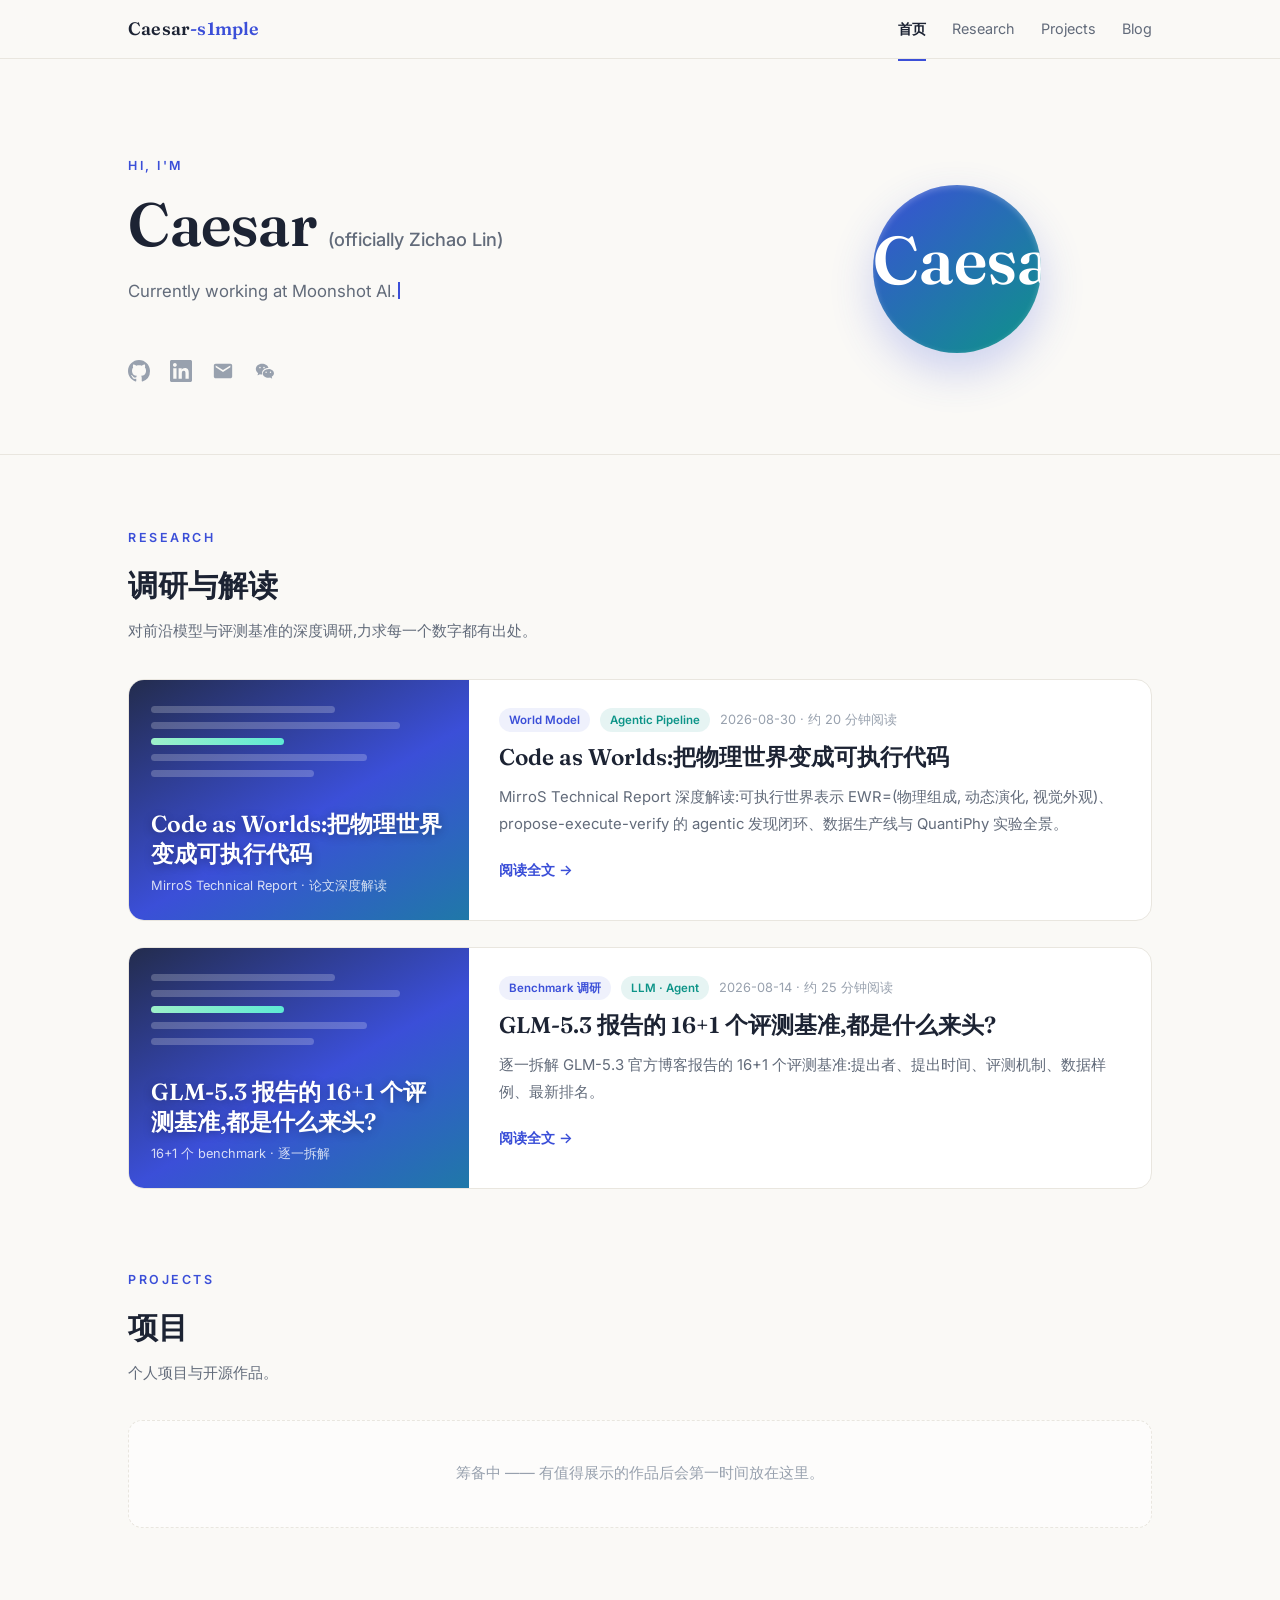
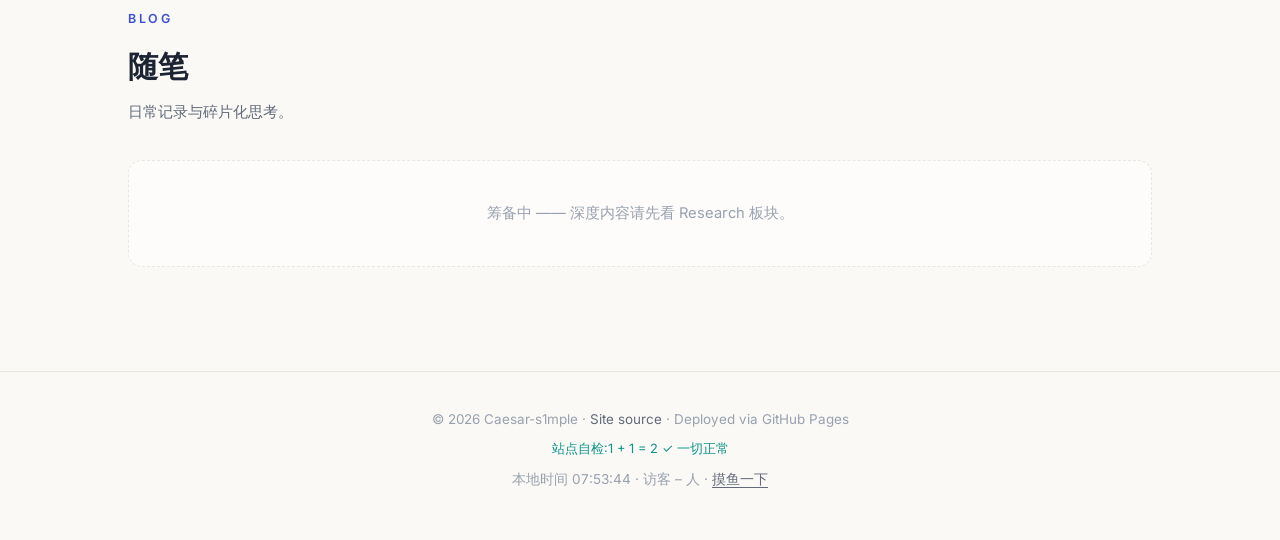
==== commit 049e5e73: "首页 Research 卡片改为从报告页自动生成,修标题漂移 - tools/sync_index.py: 扫描 research/*/index.html,取 h1 作卡片标题、   descrip" ====
--- a/index.html
+++ b/index.html
@@ -252,10 +252,12 @@
     <h2 class="section-title">调研与解读</h2>
     <p class="section-desc">对前沿模型与评测基准的深度调研,力求每一个数字都有出处。</p>
 
+    <!-- 以下条目由 tools/sync_index.py 从 research/*/index.html 自动生成,请勿手改 -->
+    <!-- ENTRIES:START -->
     <article class="entry">
-      <a class="entry-cover" href="research/code-as-worlds/" aria-label="阅读:Code as Worlds 论文解读">
+      <a class="entry-cover" href="research/code-as-worlds/" aria-label="阅读:Code as Worlds:把物理世界变成可执行代码">
         <div class="mini-bars"><i></i><i></i><i></i><i></i><i></i></div>
-        <div class="cover-title">Code as Worlds<br>把物理世界变成可执行代码</div>
+        <div class="cover-title">Code as Worlds:把物理世界变成可执行代码</div>
         <div class="cover-sub">MirroS Technical Report · 论文深度解读</div>
       </a>
       <div class="entry-body">
@@ -265,20 +267,15 @@
           <span>2026-08-30 · 约 20 分钟阅读</span>
         </div>
         <h3><a href="research/code-as-worlds/">Code as Worlds:把物理世界变成可执行代码</a></h3>
-        <p>
-          MirroS(联合清华/北大/南洋理工)把物理世界表示为可执行代码 EWR =(物理组成, 动态演化, 视觉外观),
-          用 propose → execute → verify 的 agentic 闭环从文本/视频中「溯因式」发现世界表示,
-          再把验证过的仿真轨迹变成可规模化的定量物理监督——9B 直答模型在 QuantiPhy 上超过 Gemini-3.1-Flash。
-          本文拆解其表示设计、发现闭环、数据生产线、实验与局限,并对照我们自己的 agentic 造题 pipeline。
-        </p>
+        <p>MirroS Technical Report 深度解读:可执行世界表示 EWR=(物理组成, 动态演化, 视觉外观)、propose-execute-verify 的 agentic 发现闭环、数据生产线与 QuantiPhy 实验全景。</p>
         <a class="read-more" href="research/code-as-worlds/">阅读全文 →</a>
       </div>
     </article>
 
     <article class="entry">
-      <a class="entry-cover" href="research/glm-5-3-benchmarks/" aria-label="阅读:GLM-5.3 评测基准全景解读">
+      <a class="entry-cover" href="research/glm-5-3-benchmarks/" aria-label="阅读:GLM-5.3 报告的 16+1 个评测基准,都是什么来头?">
         <div class="mini-bars"><i></i><i></i><i></i><i></i><i></i></div>
-        <div class="cover-title">GLM-5.3<br>评测基准全景解读</div>
+        <div class="cover-title">GLM-5.3 报告的 16+1 个评测基准,都是什么来头?</div>
         <div class="cover-sub">16+1 个 benchmark · 逐一拆解</div>
       </a>
       <div class="entry-body">
@@ -287,16 +284,12 @@
           <span class="pill green">LLM · Agent</span>
           <span>2026-08-14 · 约 25 分钟阅读</span>
         </div>
-        <h3><a href="research/glm-5-3-benchmarks/">GLM-5.3 报告基准(Benchmark)全景解读</a></h3>
-        <p>
-          Z.ai 的 GLM-5.3 在 16 个公开基准上报了成绩——Terminal-Bench、DeepSWE、CyberGym、
-          Humanity's Last Exam、GDPval……这些基准都是谁提出的?测什么?怎么测?现在谁排第一?
-          本文逐一拆解:提出者、提出时间、评测机制、真实数据样例、论文配图与最新榜单,
-          并对照 GLM-5.3 的官方成绩给出完整的横向对比。
-        </p>
+        <h3><a href="research/glm-5-3-benchmarks/">GLM-5.3 报告的 16+1 个评测基准,都是什么来头?</a></h3>
+        <p>逐一拆解 GLM-5.3 官方博客报告的 16+1 个评测基准:提出者、提出时间、评测机制、数据样例、最新排名。</p>
         <a class="read-more" href="research/glm-5-3-benchmarks/">阅读全文 →</a>
       </div>
     </article>
+    <!-- ENTRIES:END -->
   </section>
 
   <!-- ================= Projects ================= -->
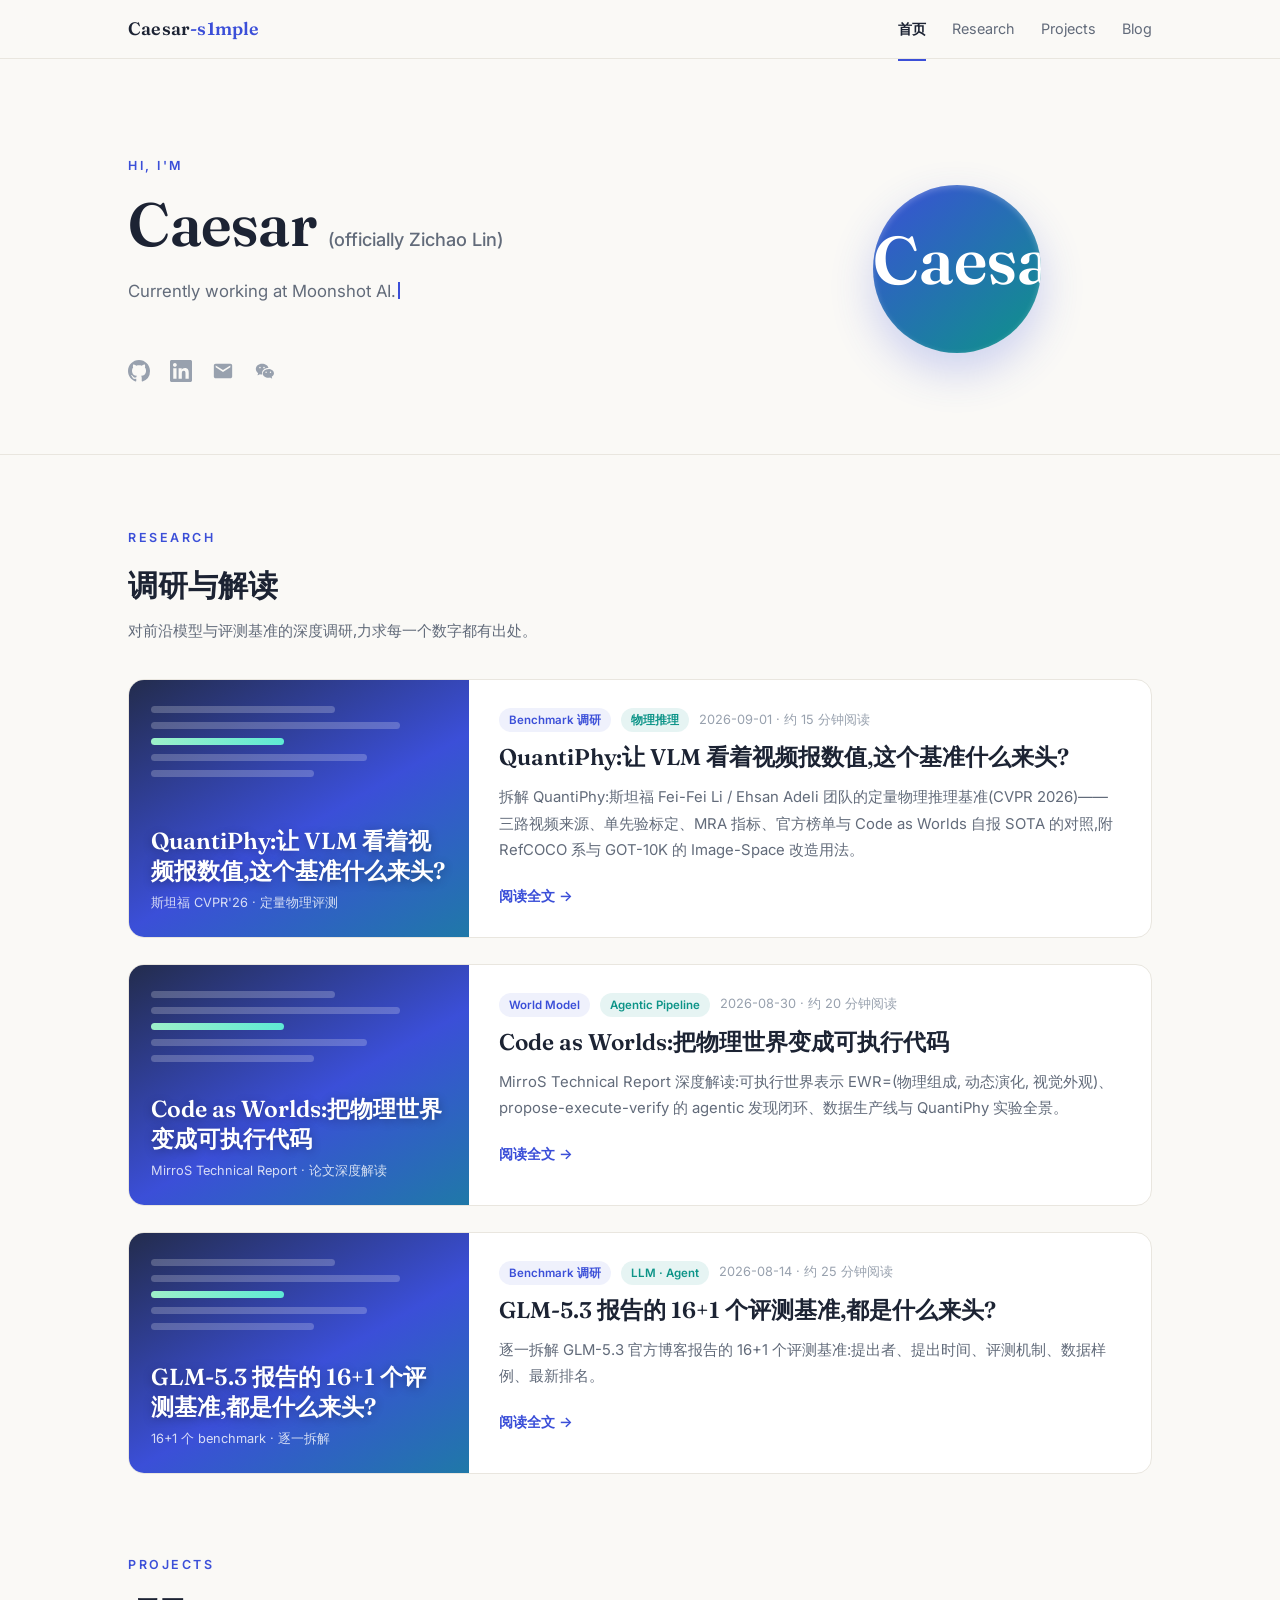
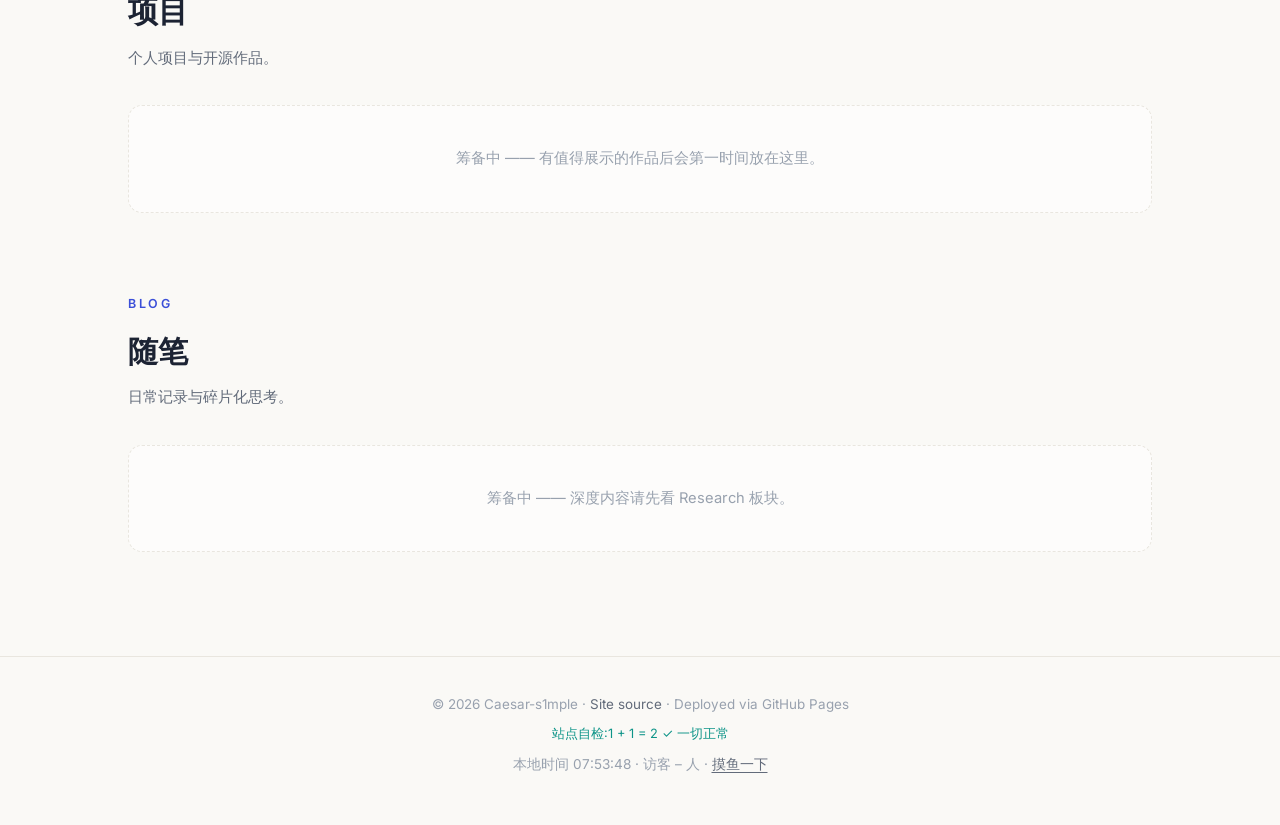
==== commit 15554ec8: "research: QuantiPhy 基准深度拆解,并与 Code as Worlds 互链 - 新增 research/quantiphy/:斯坦福 QuantiPhy(CVPR 2026)九节拆" ====
--- a/index.html
+++ b/index.html
@@ -254,6 +254,24 @@
 
     <!-- 以下条目由 tools/sync_index.py 从 research/*/index.html 自动生成,请勿手改 -->
     <!-- ENTRIES:START -->
+    <article class="entry">
+      <a class="entry-cover" href="research/quantiphy/" aria-label="阅读:QuantiPhy:让 VLM 看着视频报数值,这个基准什么来头?">
+        <div class="mini-bars"><i></i><i></i><i></i><i></i><i></i></div>
+        <div class="cover-title">QuantiPhy:让 VLM 看着视频报数值,这个基准什么来头?</div>
+        <div class="cover-sub">斯坦福 CVPR&#x27;26 · 定量物理评测</div>
+      </a>
+      <div class="entry-body">
+        <div class="entry-meta">
+          <span class="pill">Benchmark 调研</span>
+          <span class="pill green">物理推理</span>
+          <span>2026-09-01 · 约 15 分钟阅读</span>
+        </div>
+        <h3><a href="research/quantiphy/">QuantiPhy:让 VLM 看着视频报数值,这个基准什么来头?</a></h3>
+        <p>拆解 QuantiPhy:斯坦福 Fei-Fei Li / Ehsan Adeli 团队的定量物理推理基准(CVPR 2026)——三路视频来源、单先验标定、MRA 指标、官方榜单与 Code as Worlds 自报 SOTA 的对照,附 RefCOCO 系与 GOT-10K 的 Image-Space 改造用法。</p>
+        <a class="read-more" href="research/quantiphy/">阅读全文 →</a>
+      </div>
+    </article>
+
     <article class="entry">
       <a class="entry-cover" href="research/code-as-worlds/" aria-label="阅读:Code as Worlds:把物理世界变成可执行代码">
         <div class="mini-bars"><i></i><i></i><i></i><i></i><i></i></div>
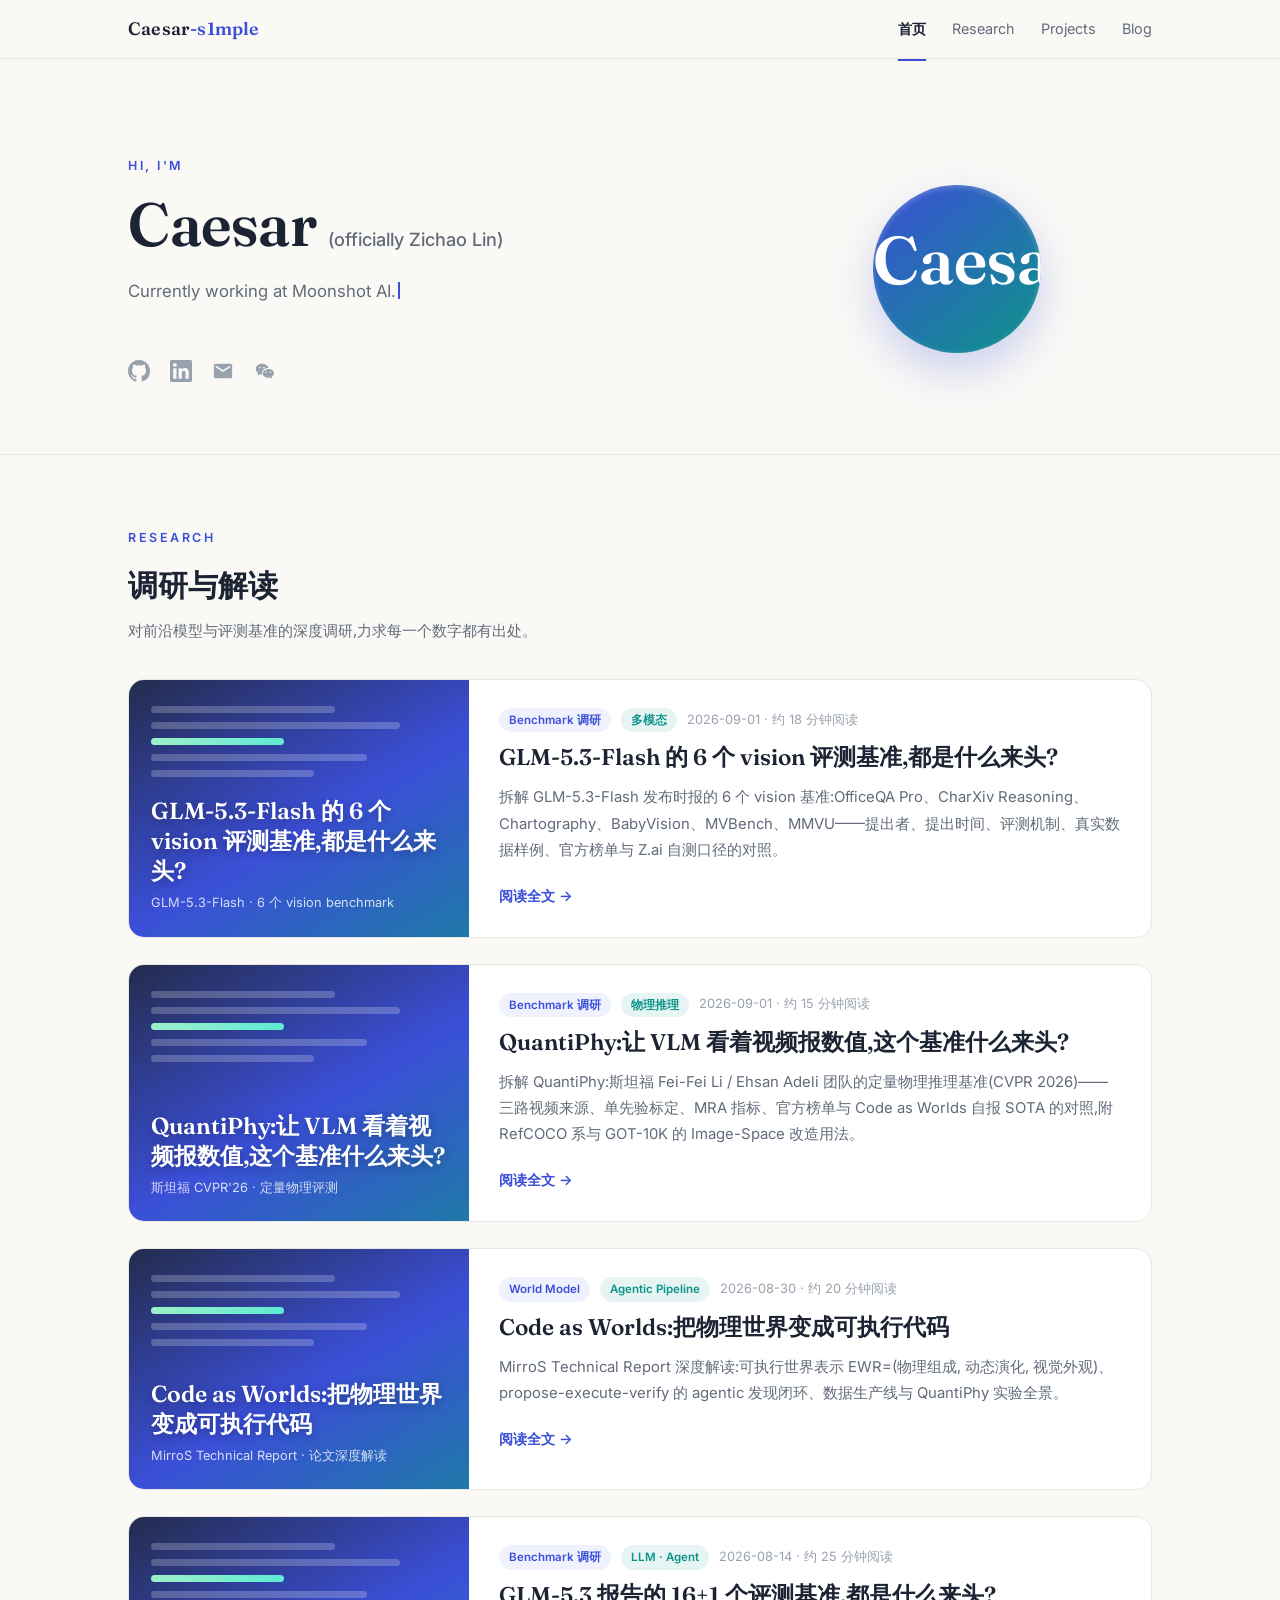
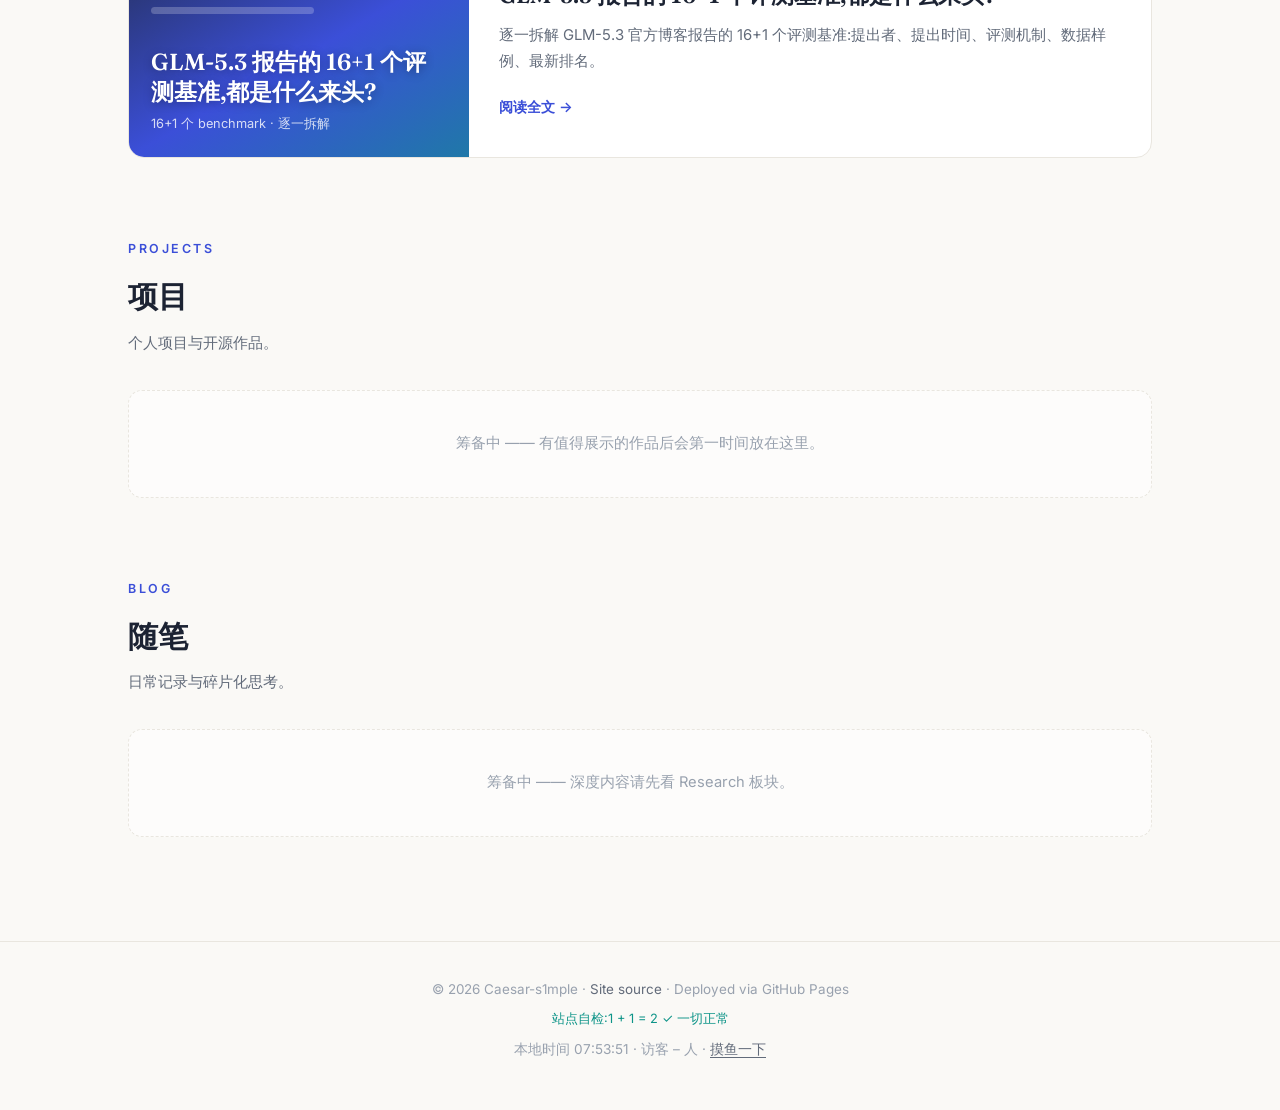
==== commit 6238af4b: "research: GLM-5.3-Flash 的 6 个 vision 基准拆解 - 新增 research/glm-5-3-flash-vision/:OfficeQA Pro / CharXiv" ====
--- a/index.html
+++ b/index.html
@@ -254,6 +254,24 @@
 
     <!-- 以下条目由 tools/sync_index.py 从 research/*/index.html 自动生成,请勿手改 -->
     <!-- ENTRIES:START -->
+    <article class="entry">
+      <a class="entry-cover" href="research/glm-5-3-flash-vision/" aria-label="阅读:GLM-5.3-Flash 的 6 个 vision 评测基准,都是什么来头?">
+        <div class="mini-bars"><i></i><i></i><i></i><i></i><i></i></div>
+        <div class="cover-title">GLM-5.3-Flash 的 6 个 vision 评测基准,都是什么来头?</div>
+        <div class="cover-sub">GLM-5.3-Flash · 6 个 vision benchmark</div>
+      </a>
+      <div class="entry-body">
+        <div class="entry-meta">
+          <span class="pill">Benchmark 调研</span>
+          <span class="pill green">多模态</span>
+          <span>2026-09-01 · 约 18 分钟阅读</span>
+        </div>
+        <h3><a href="research/glm-5-3-flash-vision/">GLM-5.3-Flash 的 6 个 vision 评测基准,都是什么来头?</a></h3>
+        <p>拆解 GLM-5.3-Flash 发布时报的 6 个 vision 基准:OfficeQA Pro、CharXiv Reasoning、Chartography、BabyVision、MVBench、MMVU——提出者、提出时间、评测机制、真实数据样例、官方榜单与 Z.ai 自测口径的对照。</p>
+        <a class="read-more" href="research/glm-5-3-flash-vision/">阅读全文 →</a>
+      </div>
+    </article>
+
     <article class="entry">
       <a class="entry-cover" href="research/quantiphy/" aria-label="阅读:QuantiPhy:让 VLM 看着视频报数值,这个基准什么来头?">
         <div class="mini-bars"><i></i><i></i><i></i><i></i><i></i></div>
--- a/assets/style.css
+++ b/assets/style.css
@@ -17,6 +17,10 @@
   --c-cyber: #dc2626;
   --c-agentic: #059669;
   --c-inhouse: #d97706;
+  --c-doc: #2563eb;
+  --c-chart: #7c3aed;
+  --c-perception: #d97706;
+  --c-video: #059669;
   --serif: "Fraunces", Georgia, "Times New Roman", "Songti SC", "Noto Serif SC", serif;
   --sans: "Inter", -apple-system, BlinkMacSystemFont, "Segoe UI", "PingFang SC", "Hiragino Sans GB", "Microsoft YaHei", sans-serif;
   --mono: "SF Mono", "JetBrains Mono", Menlo, Consolas, monospace;
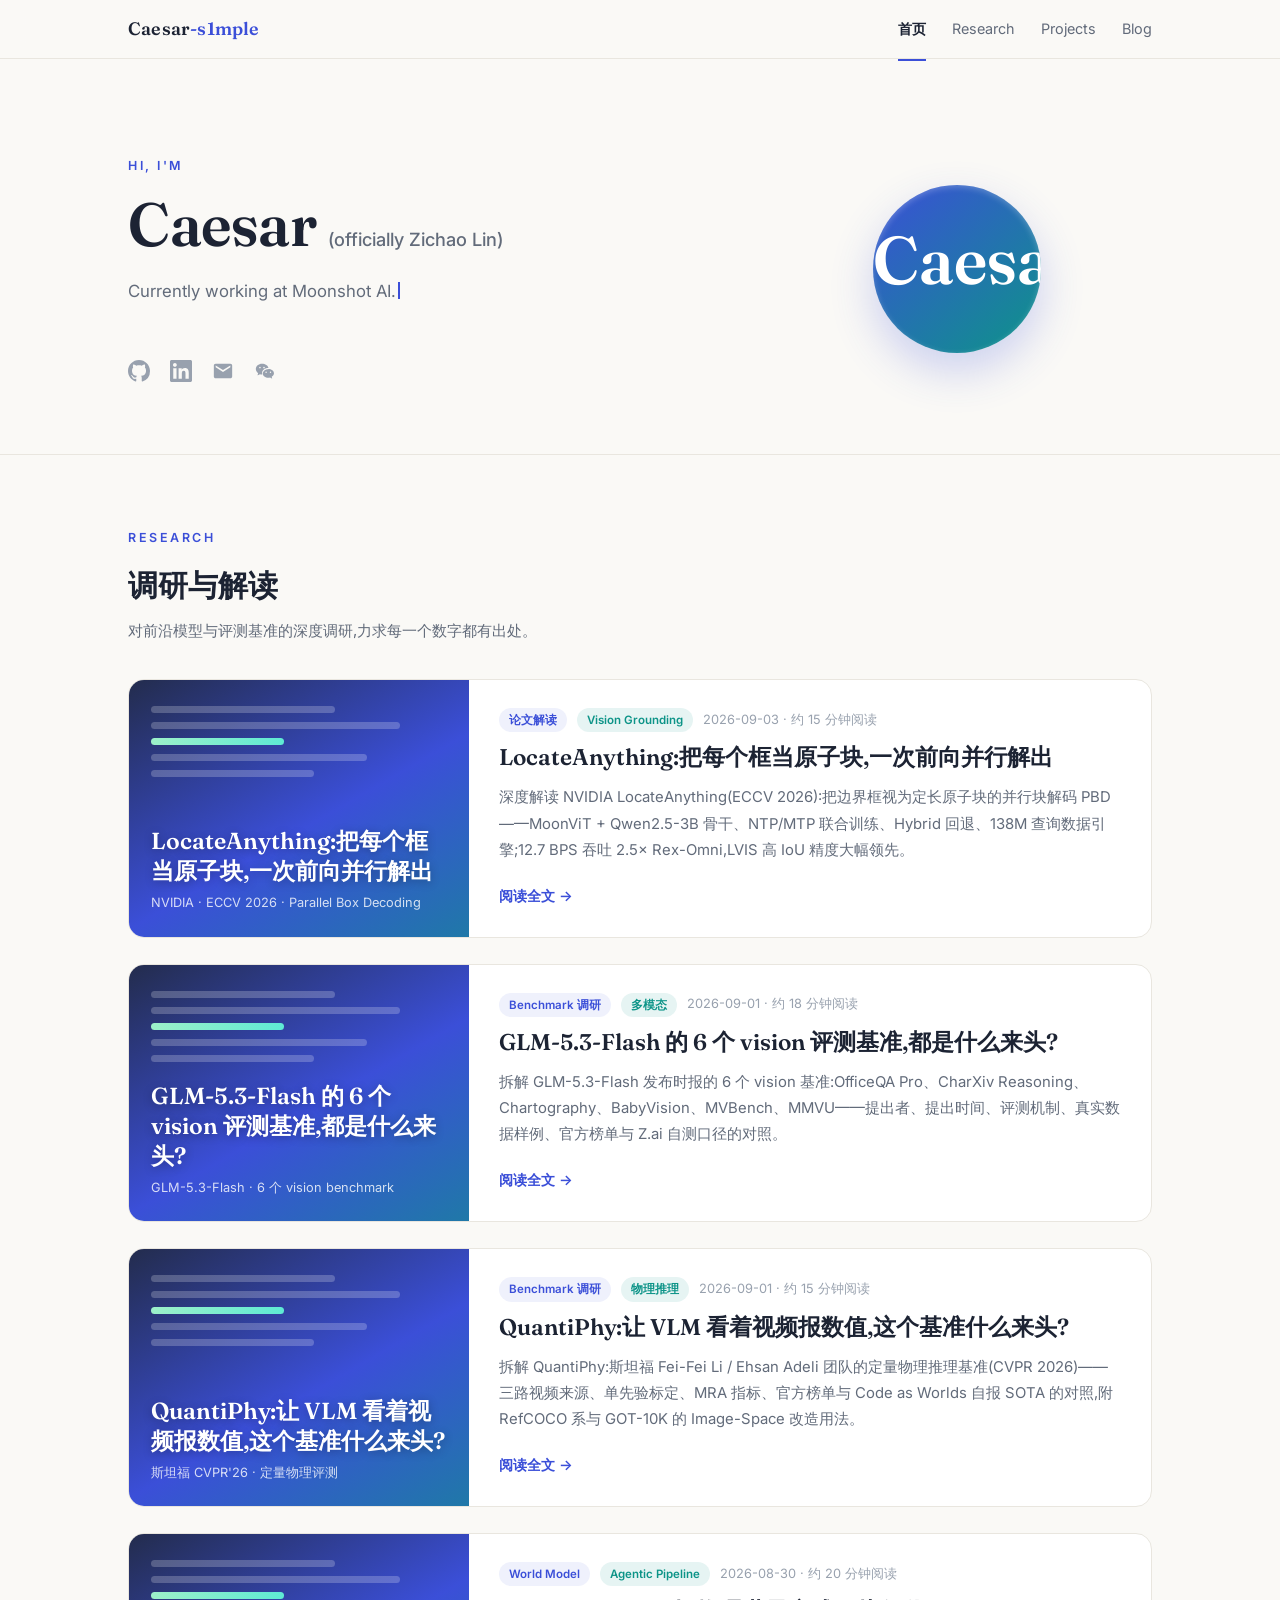
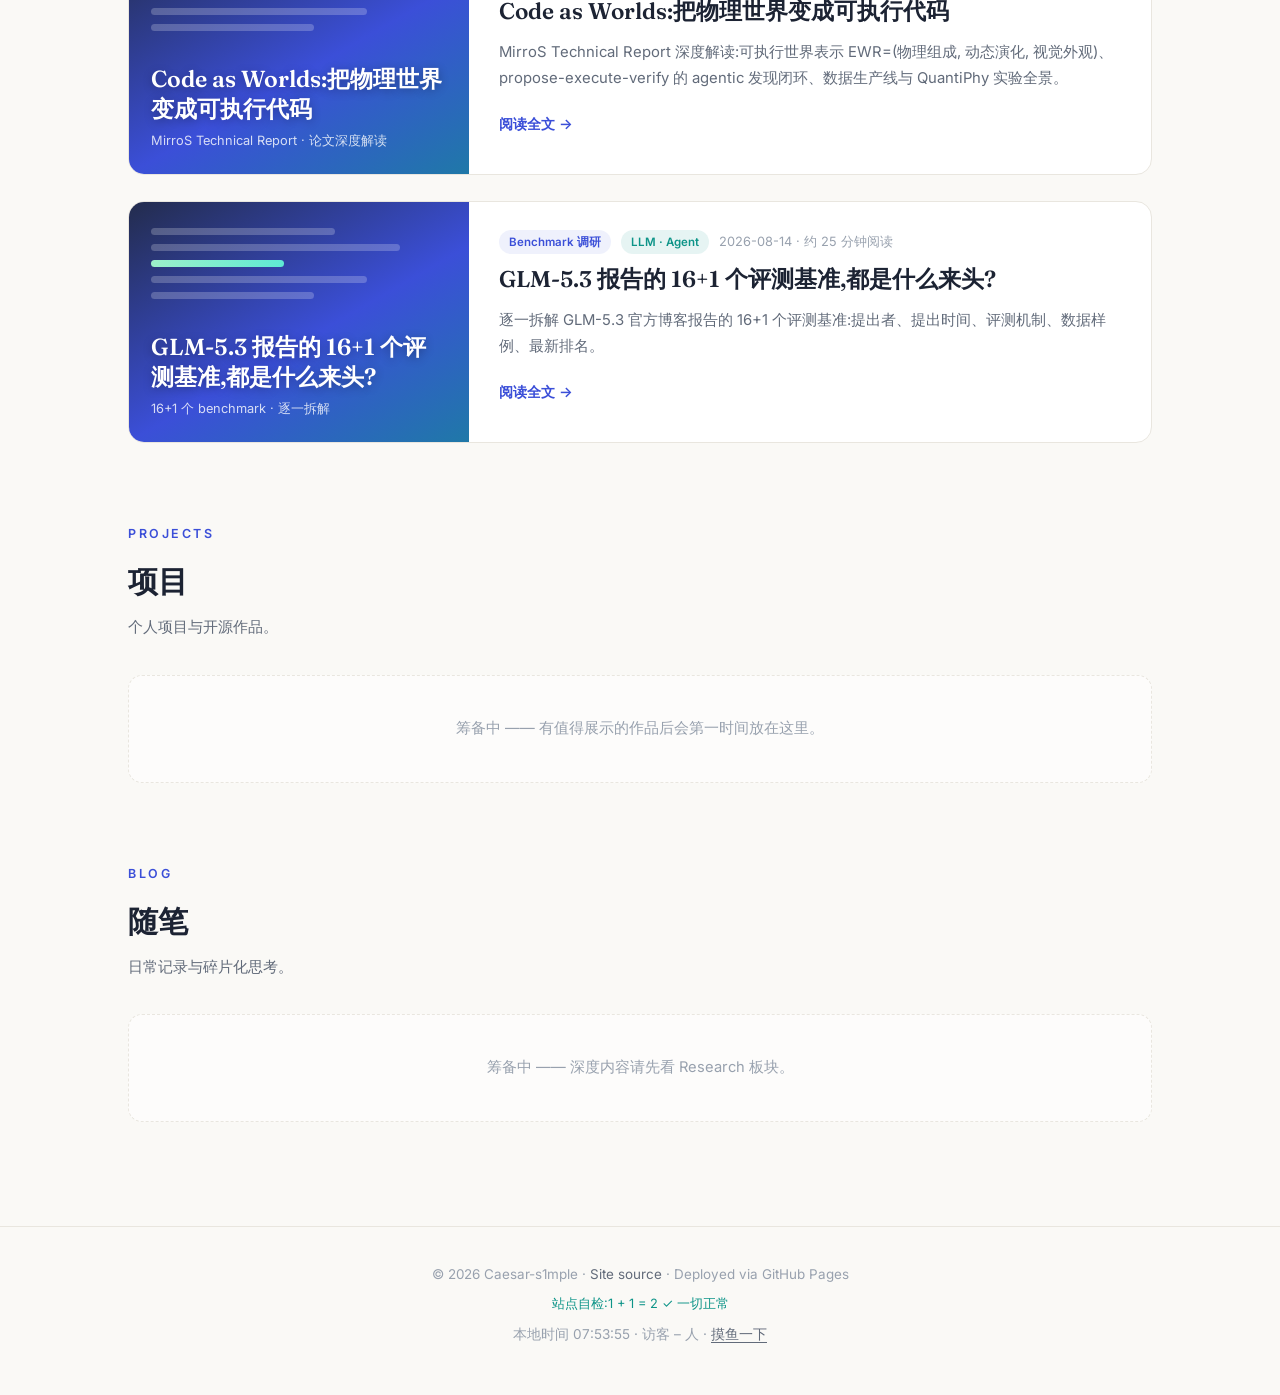
==== commit 60ed4db3: "research: LocateAnything 论文深度解读(NVIDIA 并行块解码 grounding) - 新增 research/locate-anything/:PBD 块化并行解码、NT" ====
--- a/index.html
+++ b/index.html
@@ -254,6 +254,24 @@
 
     <!-- 以下条目由 tools/sync_index.py 从 research/*/index.html 自动生成,请勿手改 -->
     <!-- ENTRIES:START -->
+    <article class="entry">
+      <a class="entry-cover" href="research/locate-anything/" aria-label="阅读:LocateAnything:把每个框当原子块,一次前向并行解出">
+        <div class="mini-bars"><i></i><i></i><i></i><i></i><i></i></div>
+        <div class="cover-title">LocateAnything:把每个框当原子块,一次前向并行解出</div>
+        <div class="cover-sub">NVIDIA · ECCV 2026 · Parallel Box Decoding</div>
+      </a>
+      <div class="entry-body">
+        <div class="entry-meta">
+          <span class="pill">论文解读</span>
+          <span class="pill green">Vision Grounding</span>
+          <span>2026-09-03 · 约 15 分钟阅读</span>
+        </div>
+        <h3><a href="research/locate-anything/">LocateAnything:把每个框当原子块,一次前向并行解出</a></h3>
+        <p>深度解读 NVIDIA LocateAnything(ECCV 2026):把边界框视为定长原子块的并行块解码 PBD——MoonViT + Qwen2.5-3B 骨干、NTP/MTP 联合训练、Hybrid 回退、138M 查询数据引擎;12.7 BPS 吞吐 2.5× Rex-Omni,LVIS 高 IoU 精度大幅领先。</p>
+        <a class="read-more" href="research/locate-anything/">阅读全文 →</a>
+      </div>
+    </article>
+
     <article class="entry">
       <a class="entry-cover" href="research/glm-5-3-flash-vision/" aria-label="阅读:GLM-5.3-Flash 的 6 个 vision 评测基准,都是什么来头?">
         <div class="mini-bars"><i></i><i></i><i></i><i></i><i></i></div>
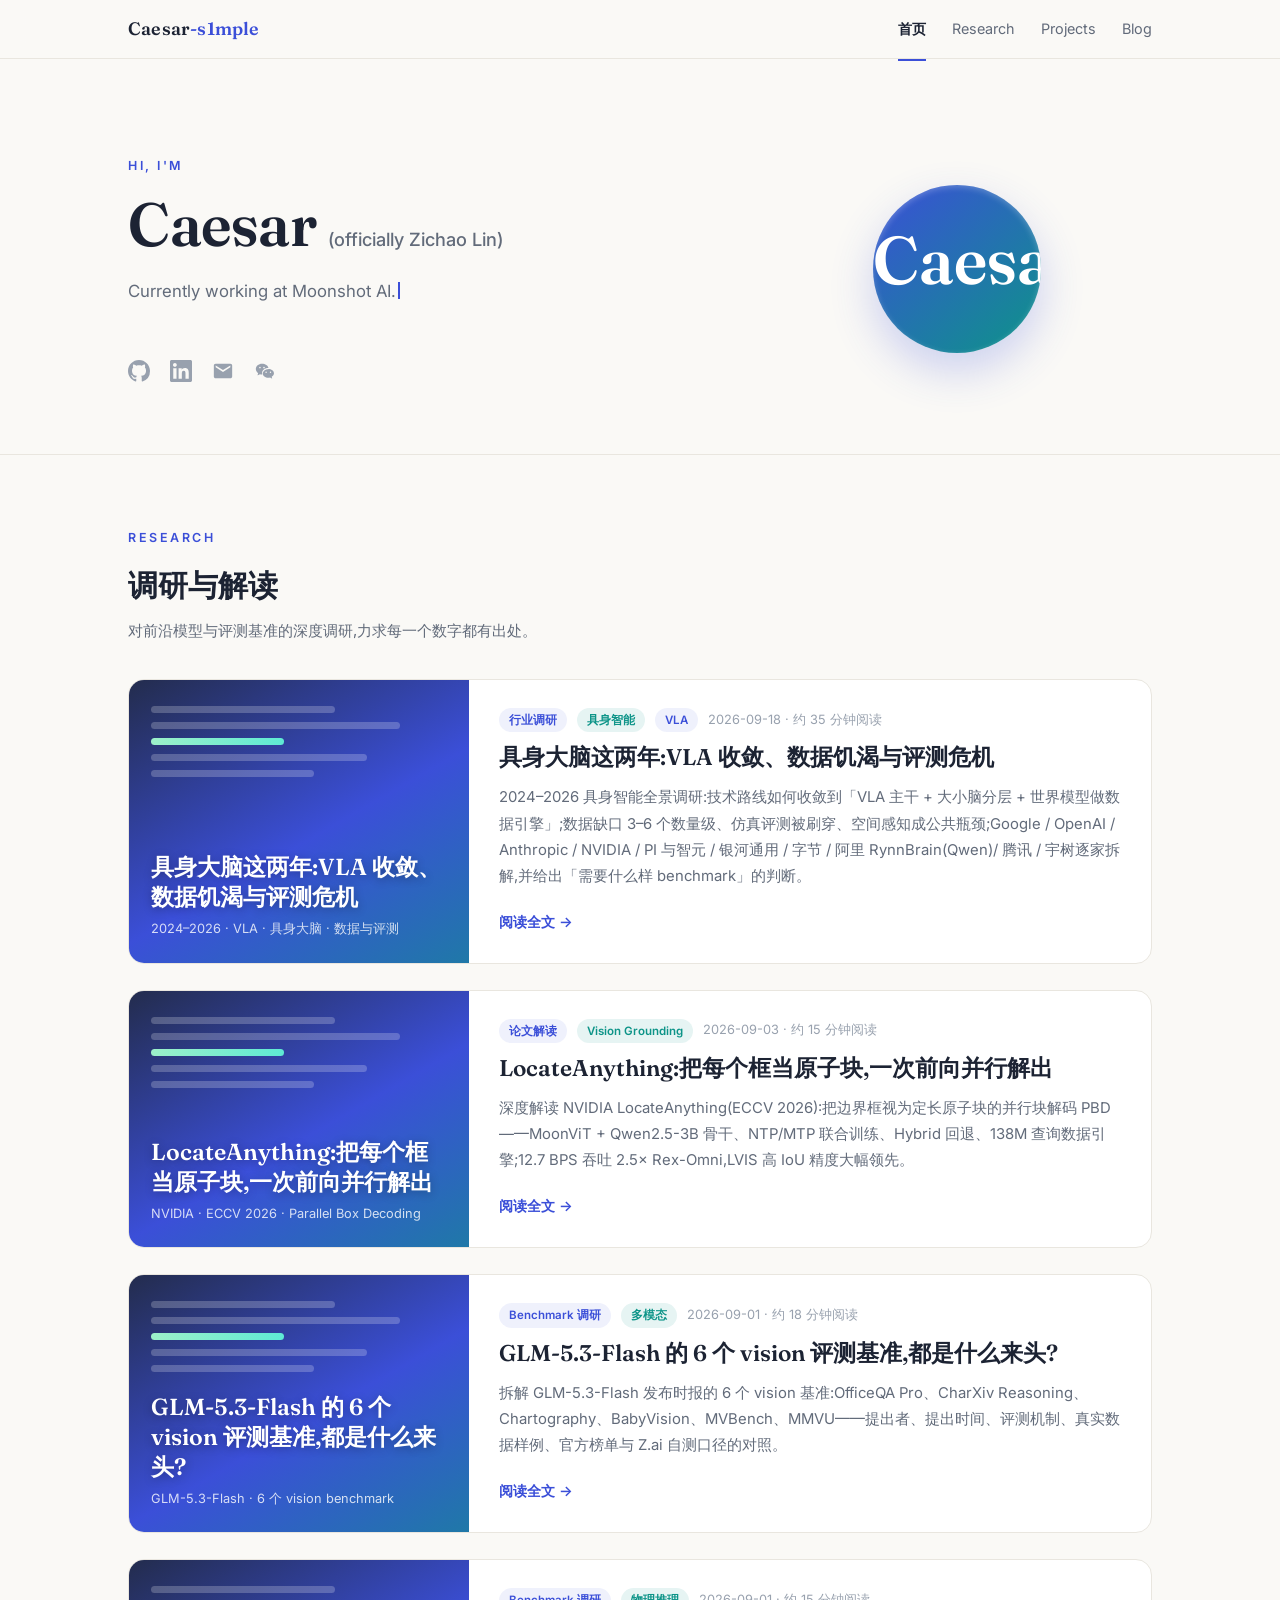
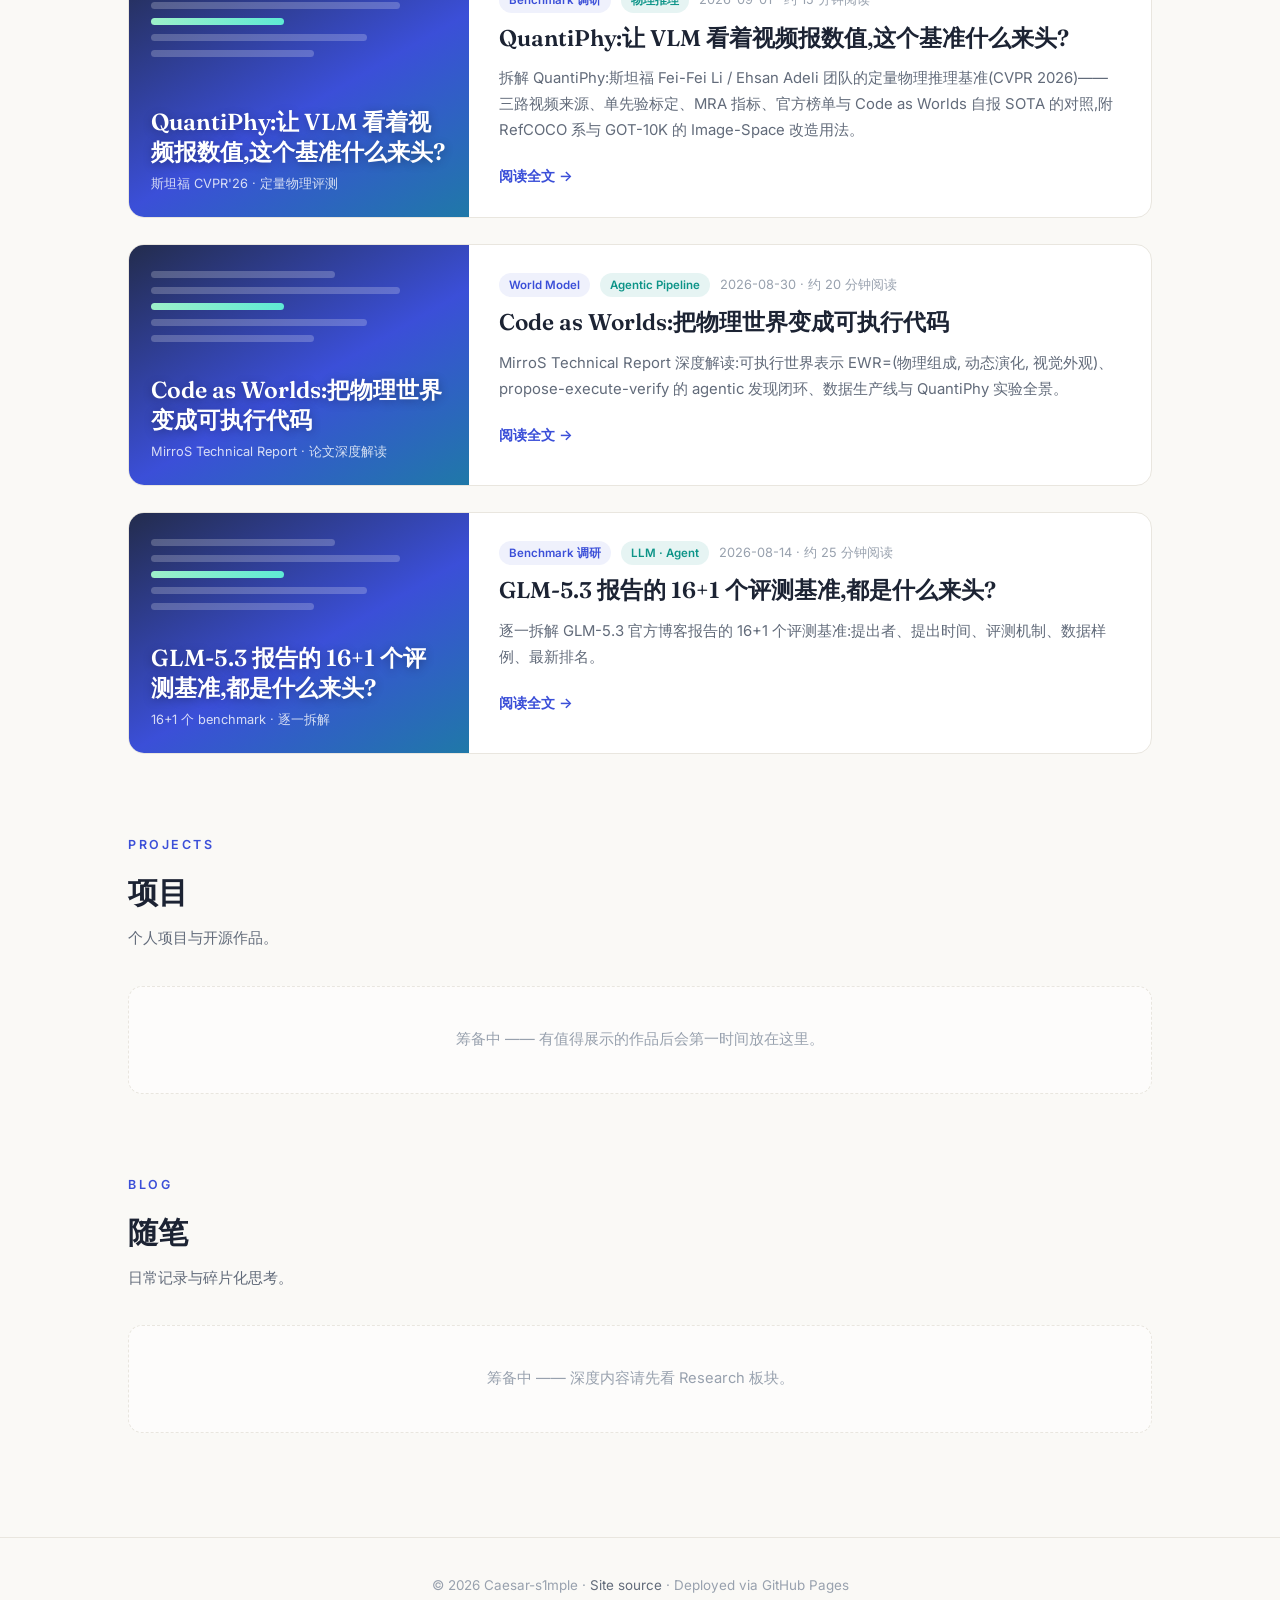
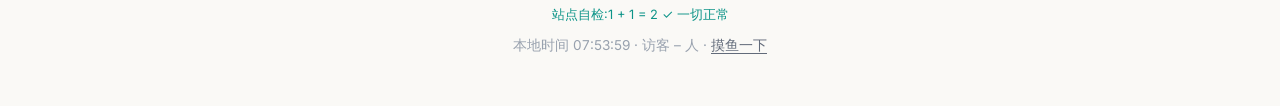
==== commit 7ee2c642: "research: 具身大脑两年全景调研(VLA 收敛、数据缺口与评测危机) Co-Authored-By: Claude Code <noreply@anthropic.com>" ====
--- a/index.html
+++ b/index.html
@@ -254,6 +254,25 @@
 
     <!-- 以下条目由 tools/sync_index.py 从 research/*/index.html 自动生成,请勿手改 -->
     <!-- ENTRIES:START -->
+    <article class="entry">
+      <a class="entry-cover" href="research/embodied-brain-2026/" aria-label="阅读:具身大脑这两年:VLA 收敛、数据饥渴与评测危机">
+        <div class="mini-bars"><i></i><i></i><i></i><i></i><i></i></div>
+        <div class="cover-title">具身大脑这两年:VLA 收敛、数据饥渴与评测危机</div>
+        <div class="cover-sub">2024–2026 · VLA · 具身大脑 · 数据与评测</div>
+      </a>
+      <div class="entry-body">
+        <div class="entry-meta">
+          <span class="pill">行业调研</span>
+          <span class="pill green">具身智能</span>
+          <span class="pill">VLA</span>
+          <span>2026-09-18 · 约 35 分钟阅读</span>
+        </div>
+        <h3><a href="research/embodied-brain-2026/">具身大脑这两年:VLA 收敛、数据饥渴与评测危机</a></h3>
+        <p>2024–2026 具身智能全景调研:技术路线如何收敛到「VLA 主干 + 大小脑分层 + 世界模型做数据引擎」;数据缺口 3–6 个数量级、仿真评测被刷穿、空间感知成公共瓶颈;Google / OpenAI / Anthropic / NVIDIA / PI 与智元 / 银河通用 / 字节 / 阿里 RynnBrain(Qwen)/ 腾讯 / 宇树逐家拆解,并给出「需要什么样 benchmark」的判断。</p>
+        <a class="read-more" href="research/embodied-brain-2026/">阅读全文 →</a>
+      </div>
+    </article>
+
     <article class="entry">
       <a class="entry-cover" href="research/locate-anything/" aria-label="阅读:LocateAnything:把每个框当原子块,一次前向并行解出">
         <div class="mini-bars"><i></i><i></i><i></i><i></i><i></i></div>
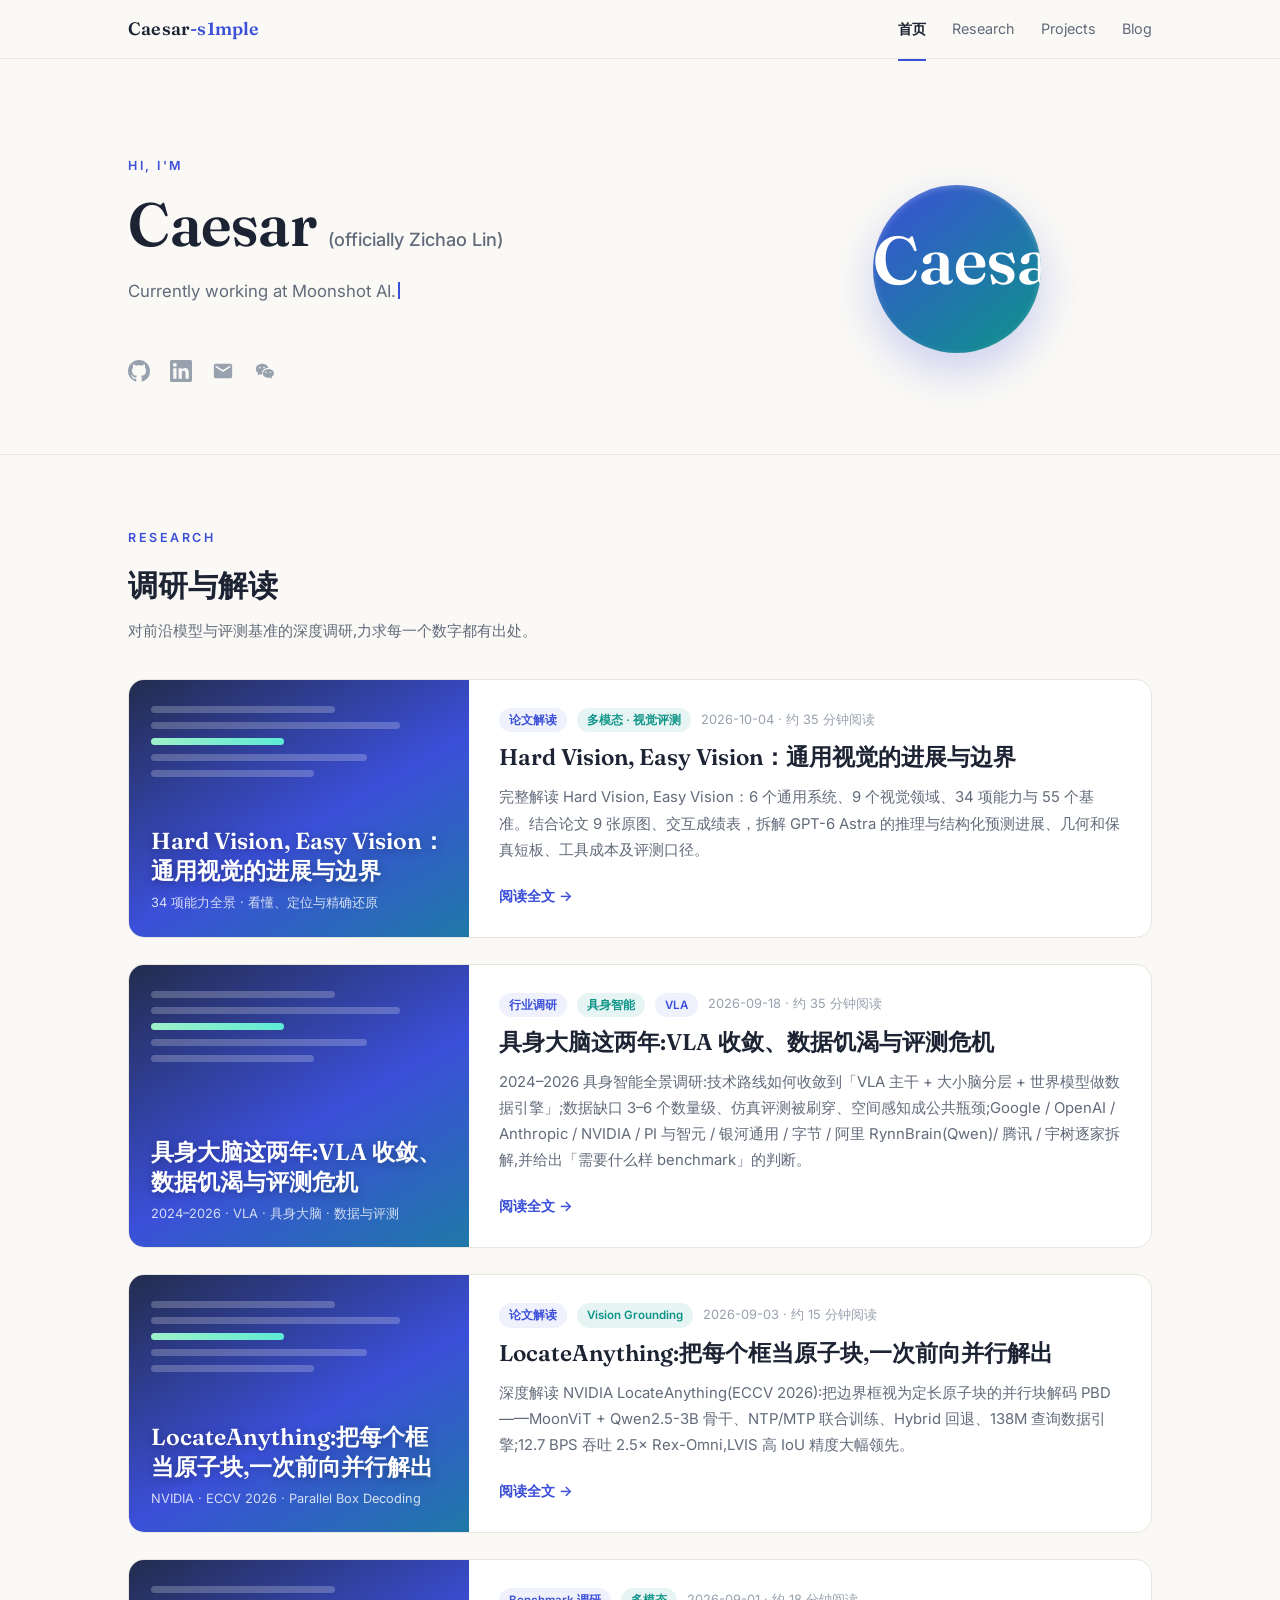
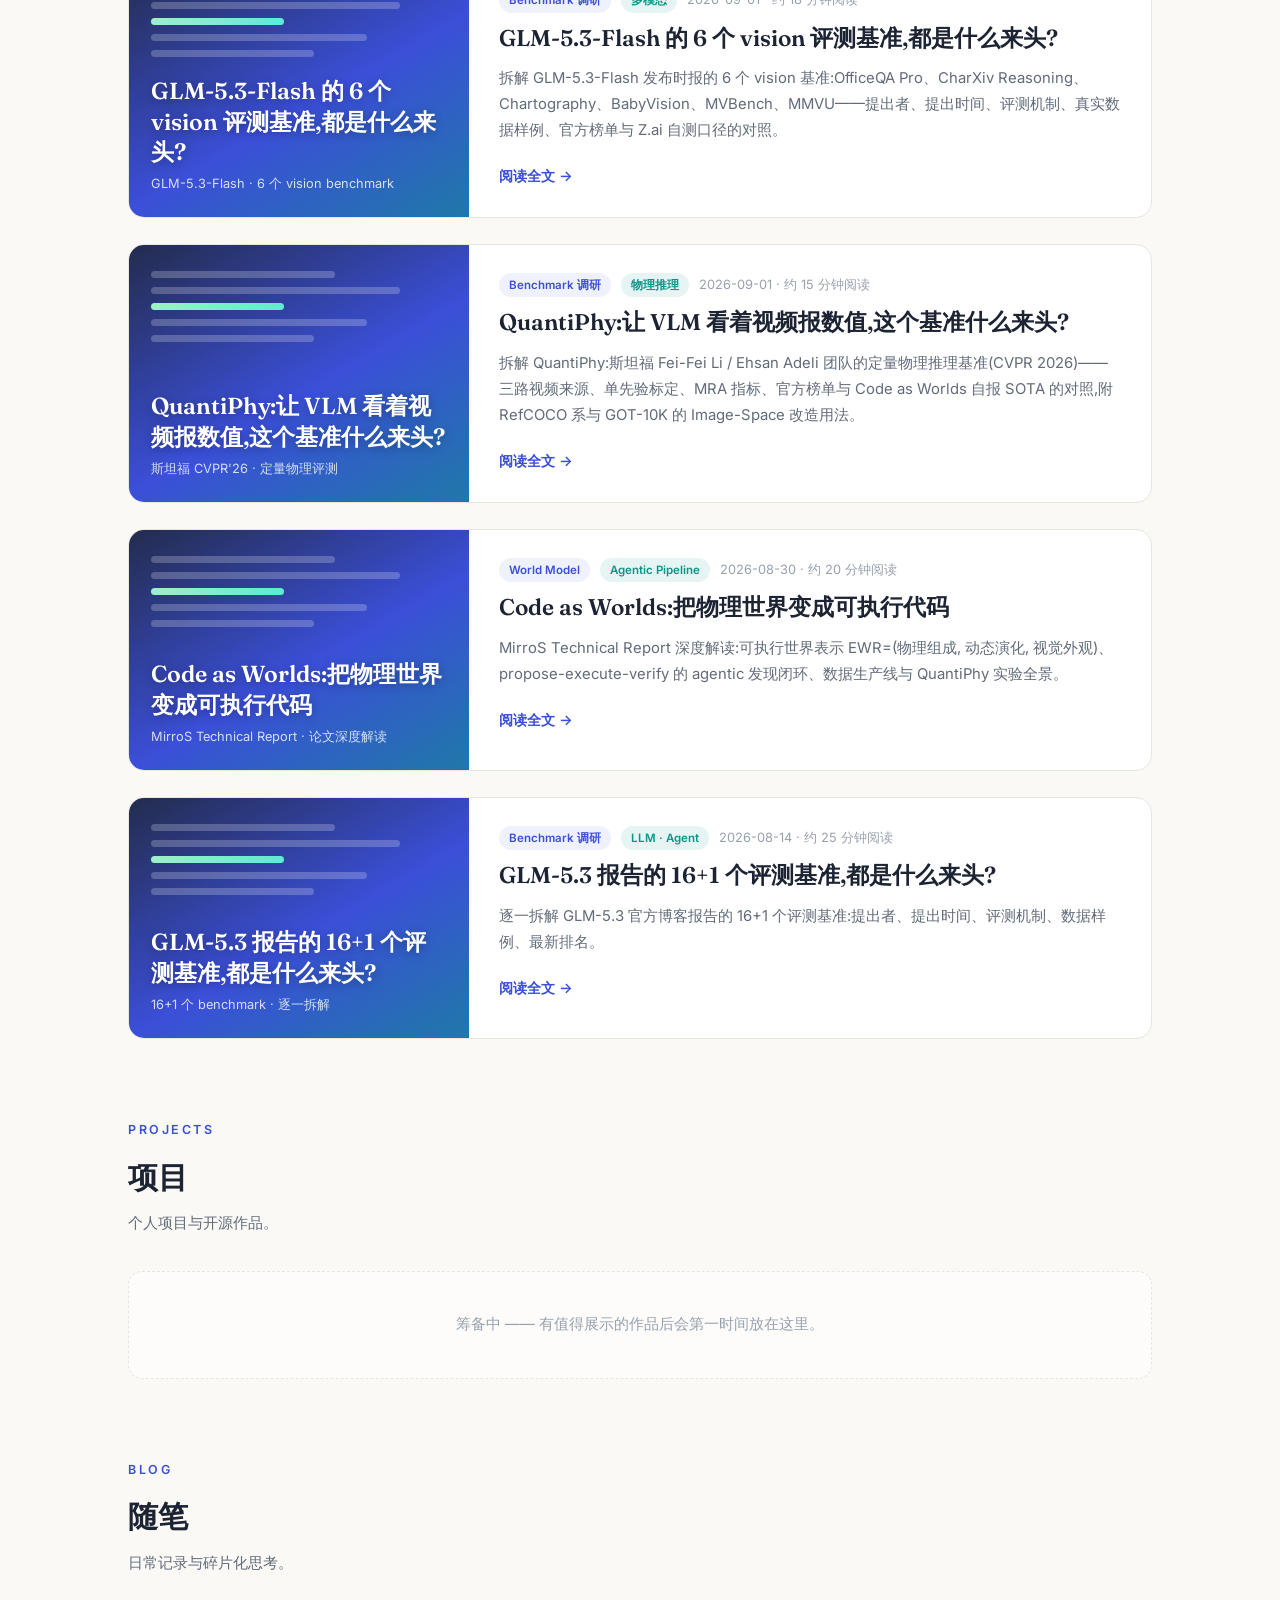
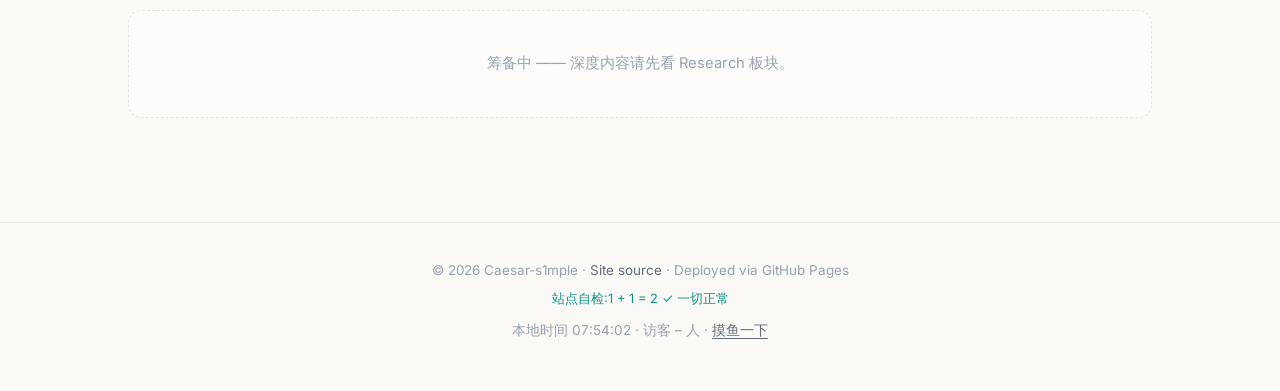
==== commit 21f47050: "research: 完整解读 Hard Vision, Easy Vision 视觉能力全景" ====
--- a/index.html
+++ b/index.html
@@ -254,6 +254,24 @@
 
     <!-- 以下条目由 tools/sync_index.py 从 research/*/index.html 自动生成,请勿手改 -->
     <!-- ENTRIES:START -->
+    <article class="entry">
+      <a class="entry-cover" href="research/hard-vision-easy-vision/" aria-label="阅读:Hard Vision, Easy Vision：通用视觉的进展与边界">
+        <div class="mini-bars"><i></i><i></i><i></i><i></i><i></i></div>
+        <div class="cover-title">Hard Vision, Easy Vision：通用视觉的进展与边界</div>
+        <div class="cover-sub">34 项能力全景 · 看懂、定位与精确还原</div>
+      </a>
+      <div class="entry-body">
+        <div class="entry-meta">
+          <span class="pill">论文解读</span>
+          <span class="pill green">多模态 · 视觉评测</span>
+          <span>2026-10-04 · 约 35 分钟阅读</span>
+        </div>
+        <h3><a href="research/hard-vision-easy-vision/">Hard Vision, Easy Vision：通用视觉的进展与边界</a></h3>
+        <p>完整解读 Hard Vision, Easy Vision：6 个通用系统、9 个视觉领域、34 项能力与 55 个基准。结合论文 9 张原图、交互成绩表，拆解 GPT-6 Astra 的推理与结构化预测进展、几何和保真短板、工具成本及评测口径。</p>
+        <a class="read-more" href="research/hard-vision-easy-vision/">阅读全文 →</a>
+      </div>
+    </article>
+
     <article class="entry">
       <a class="entry-cover" href="research/embodied-brain-2026/" aria-label="阅读:具身大脑这两年:VLA 收敛、数据饥渴与评测危机">
         <div class="mini-bars"><i></i><i></i><i></i><i></i><i></i></div>
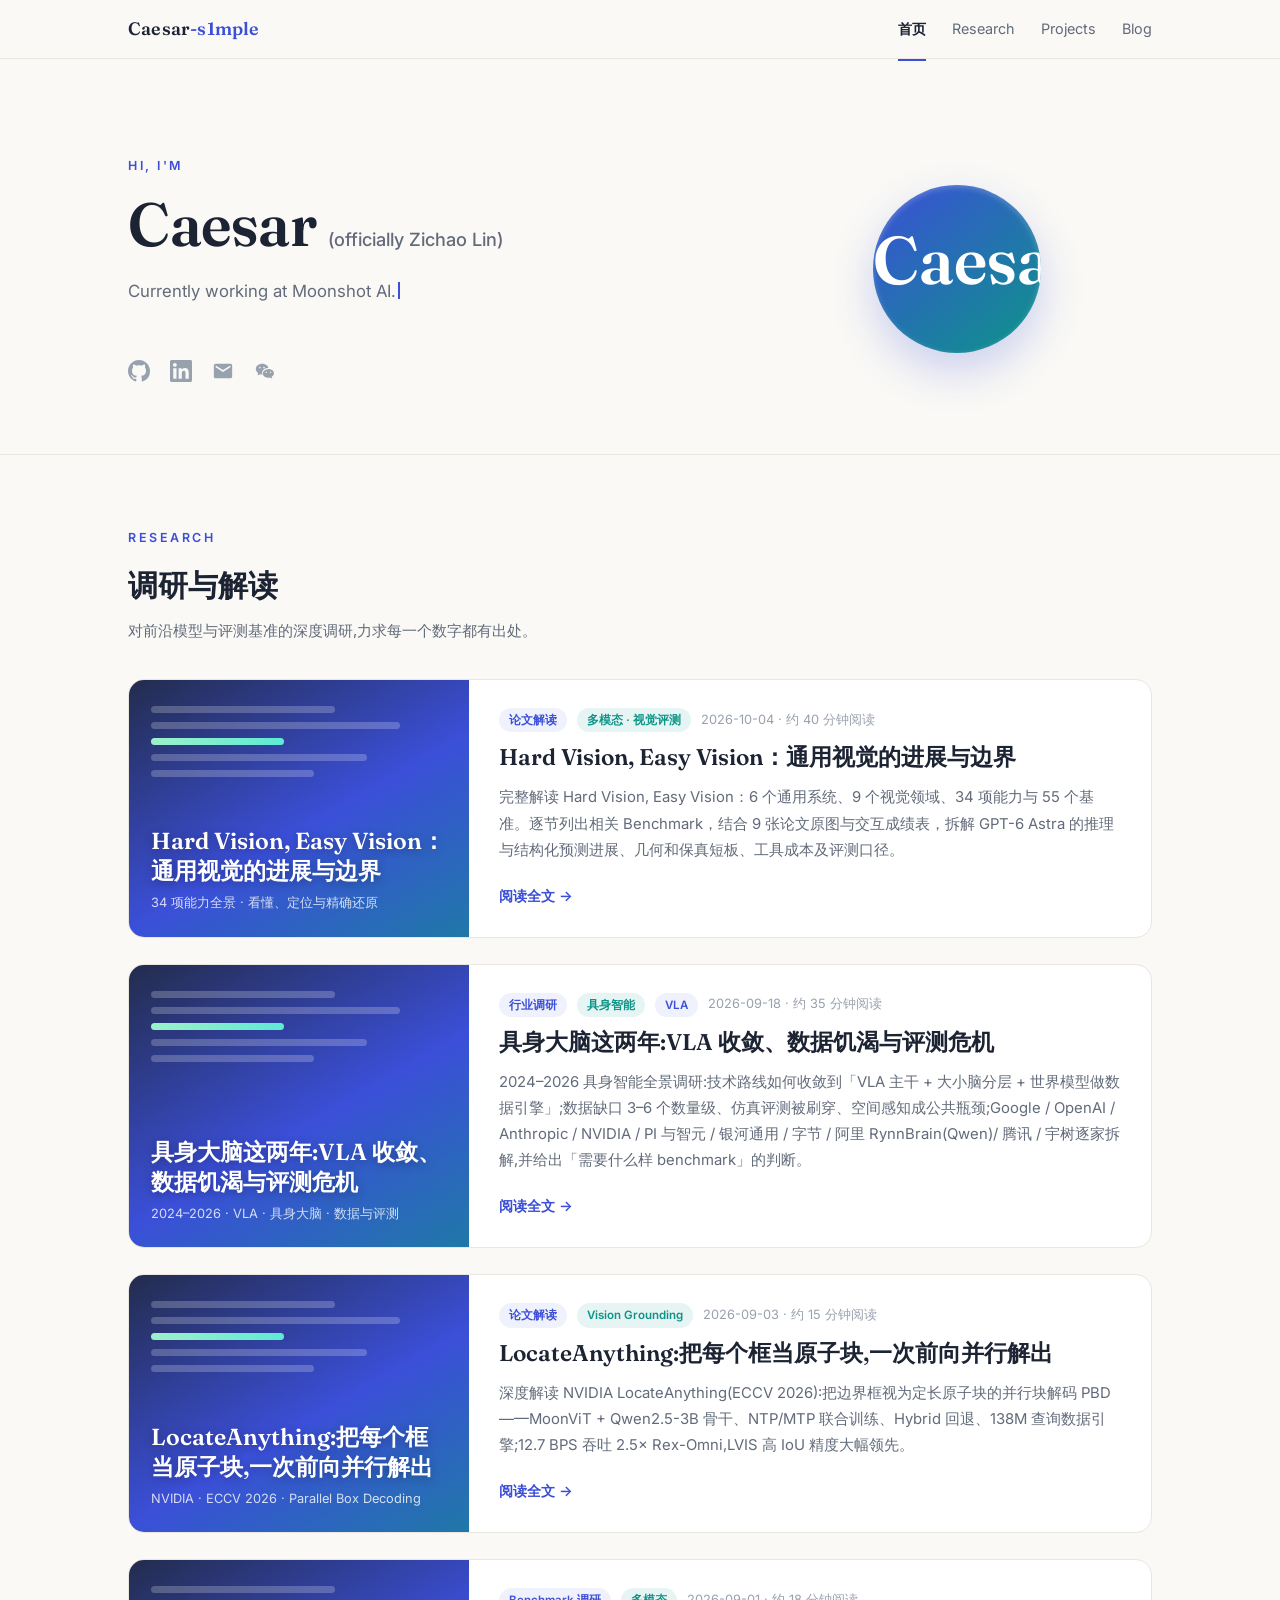
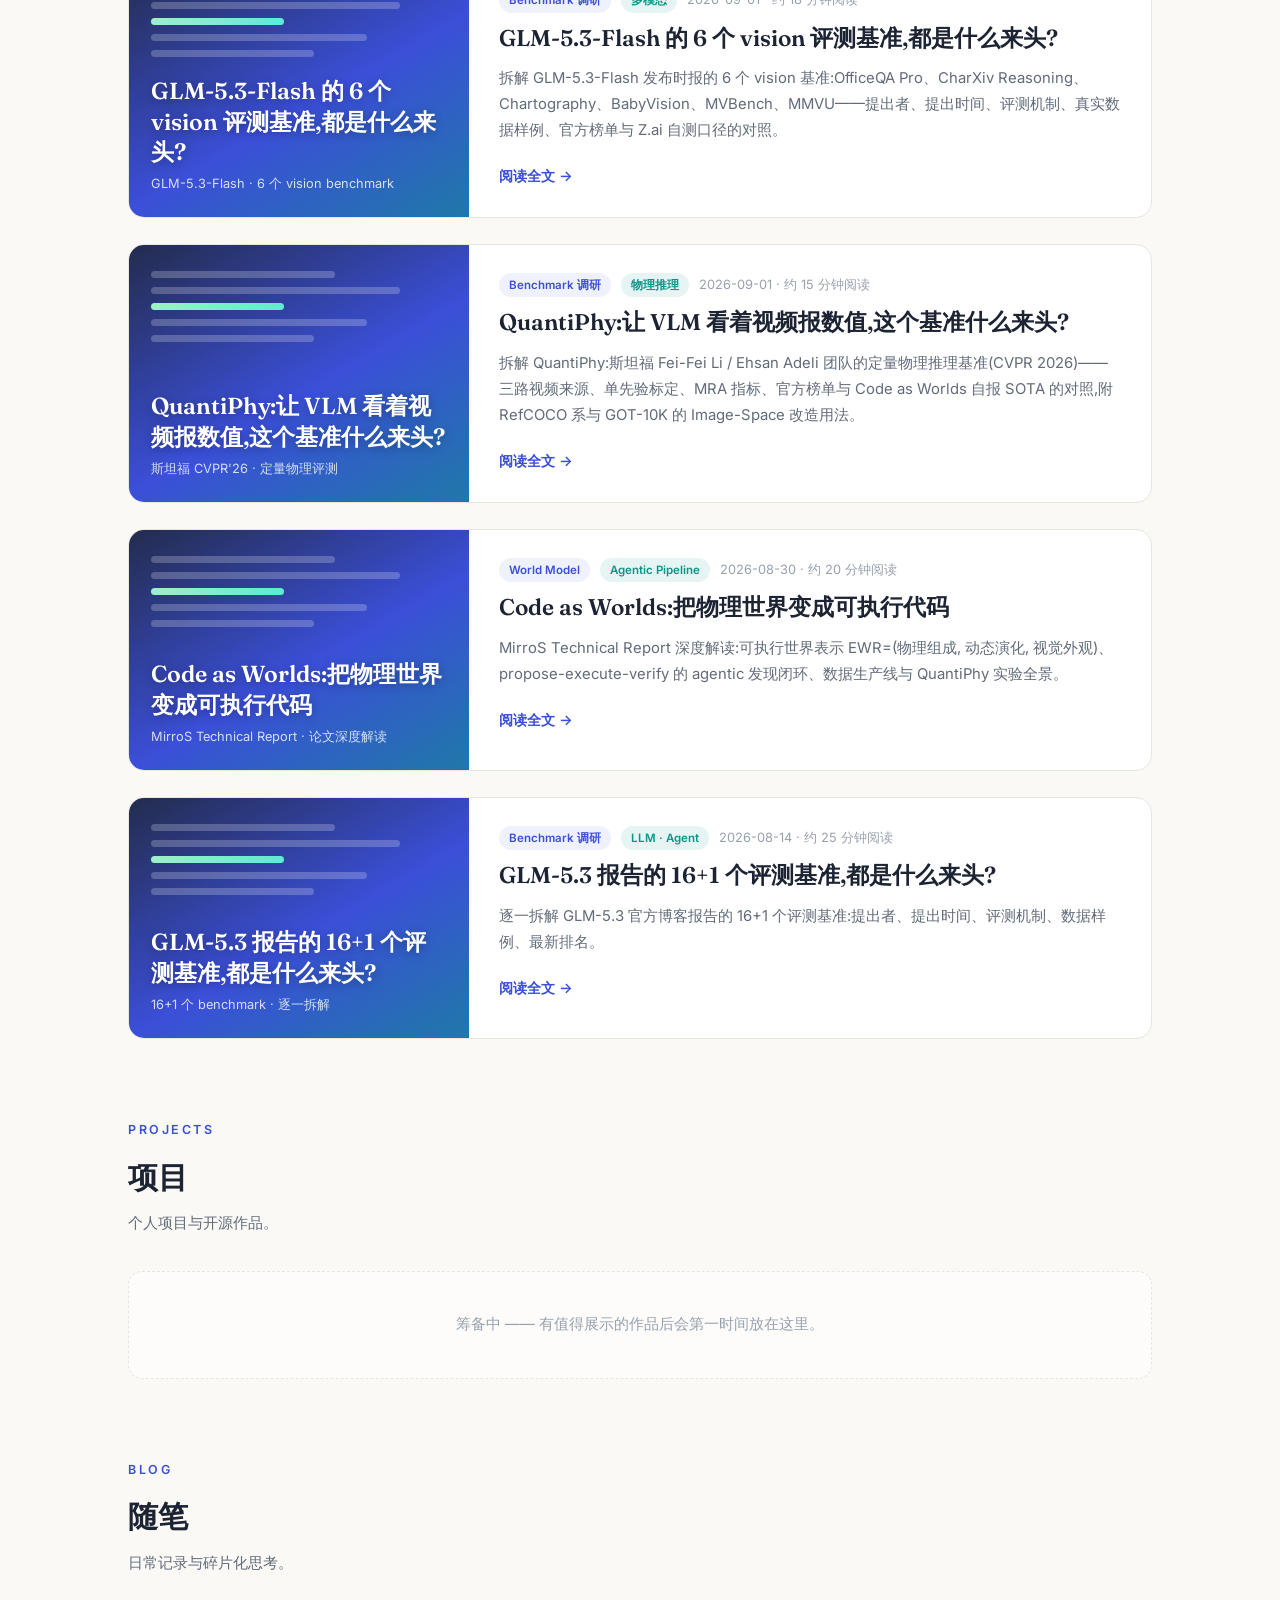
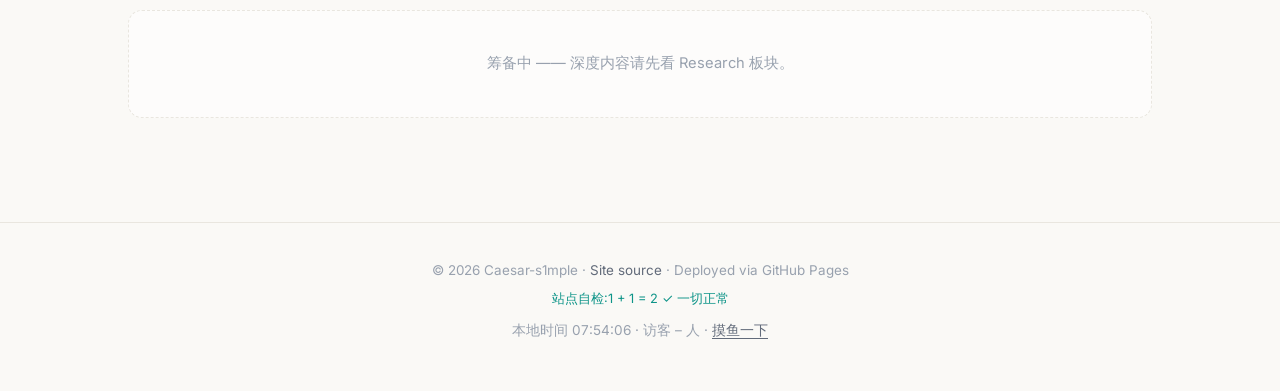
==== commit d52fe54a: "research: 按能力章节补充 benchmark、任务与指标对照" ====
--- a/index.html
+++ b/index.html
@@ -264,10 +264,10 @@
         <div class="entry-meta">
           <span class="pill">论文解读</span>
           <span class="pill green">多模态 · 视觉评测</span>
-          <span>2026-10-04 · 约 35 分钟阅读</span>
+          <span>2026-10-04 · 约 40 分钟阅读</span>
         </div>
         <h3><a href="research/hard-vision-easy-vision/">Hard Vision, Easy Vision：通用视觉的进展与边界</a></h3>
-        <p>完整解读 Hard Vision, Easy Vision：6 个通用系统、9 个视觉领域、34 项能力与 55 个基准。结合论文 9 张原图、交互成绩表，拆解 GPT-6 Astra 的推理与结构化预测进展、几何和保真短板、工具成本及评测口径。</p>
+        <p>完整解读 Hard Vision, Easy Vision：6 个通用系统、9 个视觉领域、34 项能力与 55 个基准。逐节列出相关 Benchmark，结合 9 张论文原图与交互成绩表，拆解 GPT-6 Astra 的推理与结构化预测进展、几何和保真短板、工具成本及评测口径。</p>
         <a class="read-more" href="research/hard-vision-easy-vision/">阅读全文 →</a>
       </div>
     </article>
